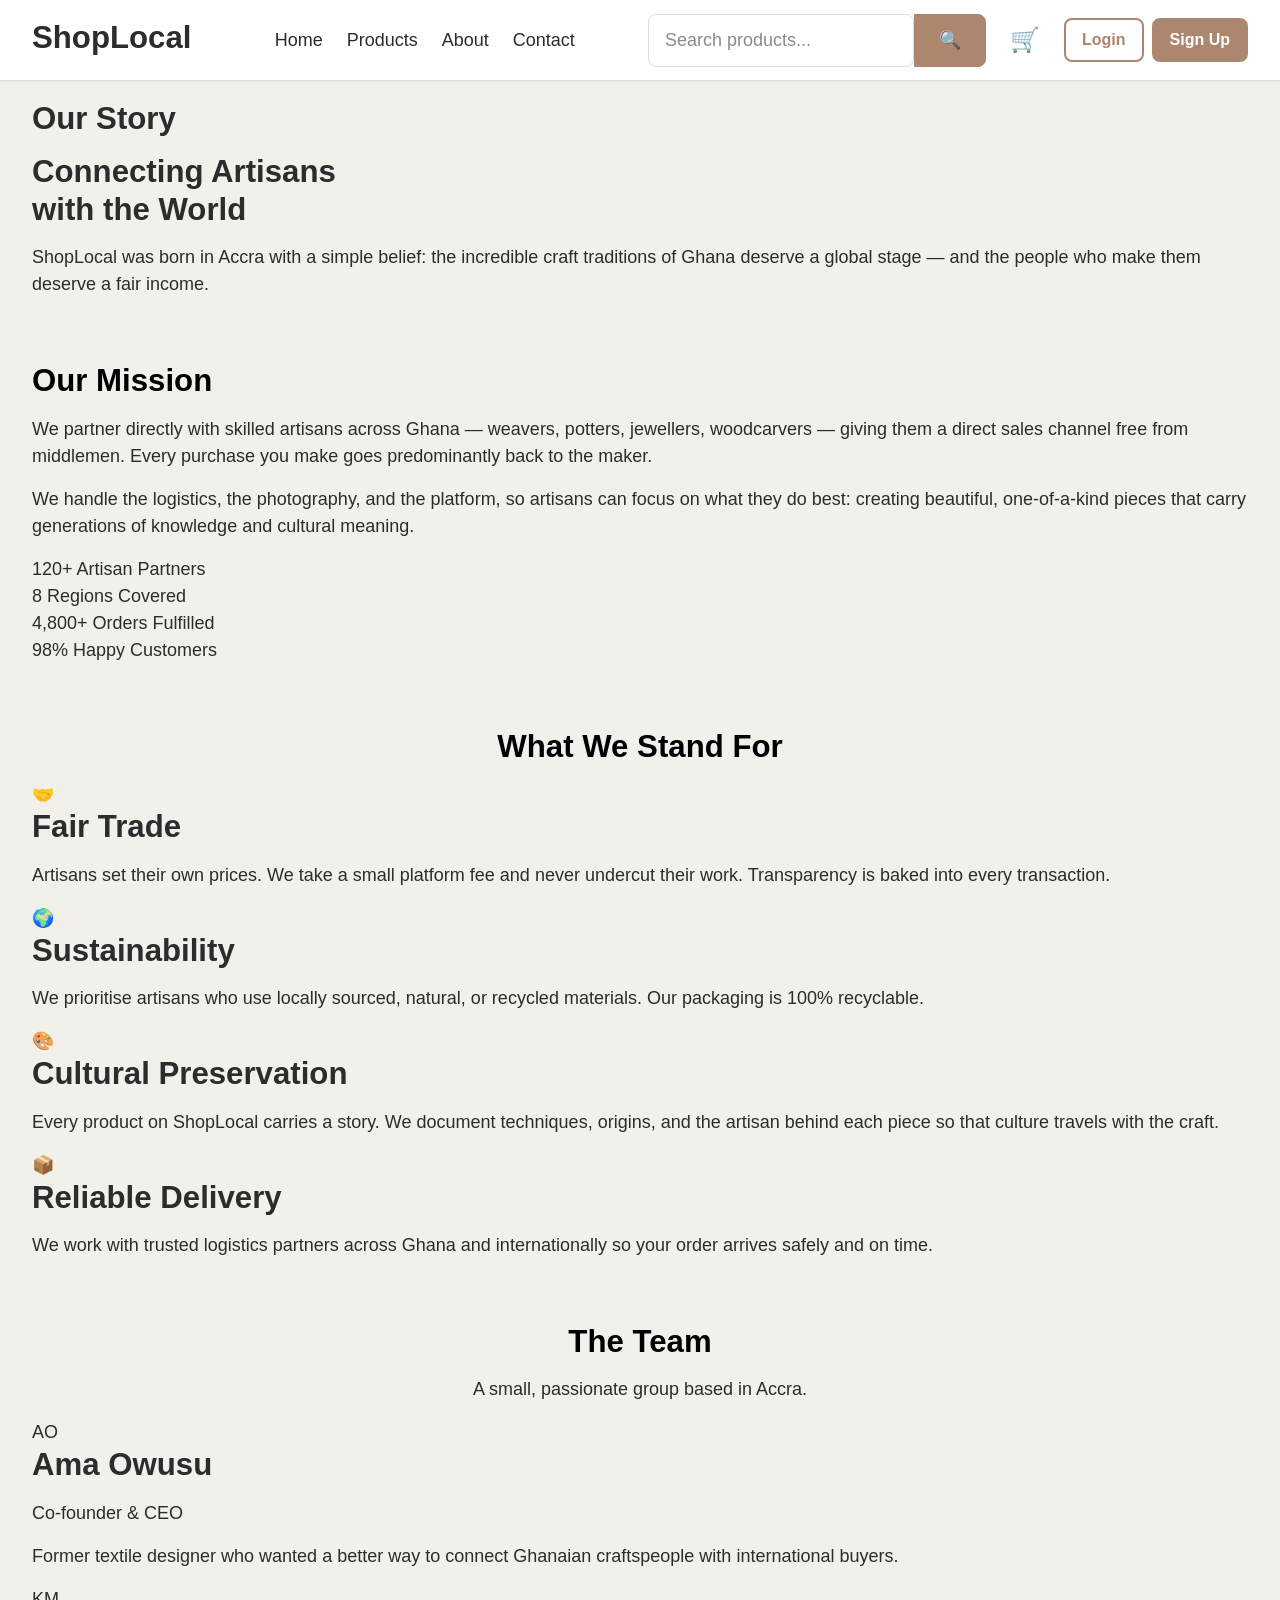
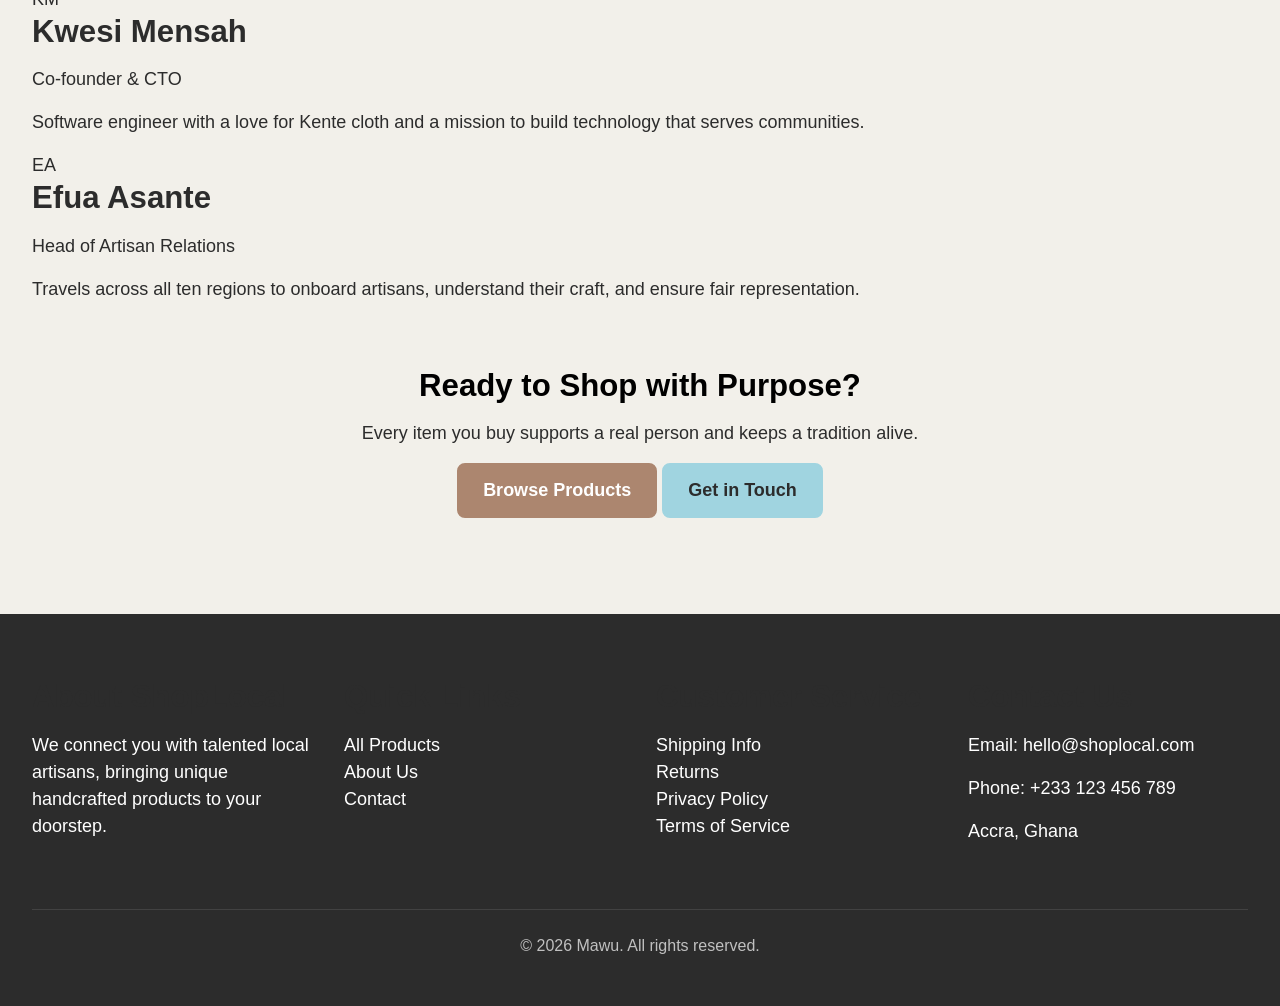
==== about.html @ 89c1a1a0 "Created extra pages and set up authentication forms" ====
<!DOCTYPE html>
<html lang="en">
<head>
    <meta charset="UTF-8">
    <meta name="viewport" content="width=device-width, initial-scale=1.0">
    <meta name="description" content="About ShopLocal - Our story, mission and the artisans we support">
    <title>About Us - ShopLocal</title>
    <link rel="stylesheet" href="css/reset.css">
    <link rel="stylesheet" href="css/variables.css">
    <link rel="stylesheet" href="css/layout.css">
    <link rel="stylesheet" href="css/components.css">
    <link rel="stylesheet" href="css/main.css">
</head>
<body>

    <header class="site-header">
        <div class="container">
            <div class="header-content">
                <div class="logo">
                    <a href="index.html"><h1>ShopLocal</h1></a>
                </div>
                <button class="mobile-menu-toggle" aria-label="Toggle navigation menu" aria-expanded="false">
                    <span class="hamburger-icon"></span>
                </button>
                <nav class="main-nav" aria-label="Main navigation">
                    <ul class="nav-list">
                        <li><a href="index.html">Home</a></li>
                        <li><a href="products.html">Products</a></li>
                        <li><a href="about.html" class="active">About</a></li>
                        <li><a href="contact.html">Contact</a></li>
                    </ul>
                </nav>
                <div class="header-actions">
                    <form class="search-form" role="search" aria-label="Search products">
                        <input type="search" placeholder="Search products..." aria-label="Search" class="search-input">
                        <button type="submit" class="search-button" aria-label="Submit search">
                            <span class="search-icon">🔍</span>
                        </button>
                    </form>
                    <a href="cart.html" class="cart-link" aria-label="Shopping cart">
                        <span class="cart-icon">🛒</span>
                        <span class="cart-count" id="cartCount">0</span>
                    </a>
                    <div class="auth-links"></div>
                </div>
            </div>
        </div>
    </header>

    <main>
        <!-- Hero -->
        <section class="about-hero">
            <div class="container">
                <div class="about-hero-content">
                    <h1 class="about-eyebrow">Our Story</h1>
                    <h3>Connecting Artisans<br>with the World</h3>
                    <p class="about-hero-sub">ShopLocal was born in Accra with a simple belief: the incredible craft traditions of Ghana deserve a global stage — and the people who make them deserve a fair income.</p>
                </div>
            </div>
        </section>

        <!-- Mission -->
        <section class="about-section">
            <div class="container about-two-col">
                <div class="about-text">
                    <h2>Our Mission</h2>
                    <p>We partner directly with skilled artisans across Ghana — weavers, potters, jewellers, woodcarvers — giving them a direct sales channel free from middlemen. Every purchase you make goes predominantly back to the maker.</p>
                    <p>We handle the logistics, the photography, and the platform, so artisans can focus on what they do best: creating beautiful, one-of-a-kind pieces that carry generations of knowledge and cultural meaning.</p>
                </div>
                <div class="about-stats-grid">
                    <div class="about-stat">
                        <span class="about-stat-number">120+</span>
                        <span class="about-stat-label">Artisan Partners</span>
                    </div>
                    <div class="about-stat">
                        <span class="about-stat-number">8</span>
                        <span class="about-stat-label">Regions Covered</span>
                    </div>
                    <div class="about-stat">
                        <span class="about-stat-number">4,800+</span>
                        <span class="about-stat-label">Orders Fulfilled</span>
                    </div>
                    <div class="about-stat">
                        <span class="about-stat-number">98%</span>
                        <span class="about-stat-label">Happy Customers</span>
                    </div>
                </div>
            </div>
        </section>

        <!-- Values -->
        <section class="about-values-section">
            <div class="container">
                <h2 class="text-center">What We Stand For</h2>
                <div class="about-values-grid">
                    <article class="about-value-card">
                        <div class="about-value-icon">🤝</div>
                        <h3>Fair Trade</h3>
                        <p>Artisans set their own prices. We take a small platform fee and never undercut their work. Transparency is baked into every transaction.</p>
                    </article>
                    <article class="about-value-card">
                        <div class="about-value-icon">🌍</div>
                        <h3>Sustainability</h3>
                        <p>We prioritise artisans who use locally sourced, natural, or recycled materials. Our packaging is 100% recyclable.</p>
                    </article>
                    <article class="about-value-card">
                        <div class="about-value-icon">🎨</div>
                        <h3>Cultural Preservation</h3>
                        <p>Every product on ShopLocal carries a story. We document techniques, origins, and the artisan behind each piece so that culture travels with the craft.</p>
                    </article>
                    <article class="about-value-card">
                        <div class="about-value-icon">📦</div>
                        <h3>Reliable Delivery</h3>
                        <p>We work with trusted logistics partners across Ghana and internationally so your order arrives safely and on time.</p>
                    </article>
                </div>
            </div>
        </section>

        <!-- Team -->
        <section class="about-section">
            <div class="container">
                <h2 class="text-center">The Team</h2>
                <p class="about-team-sub text-center">A small, passionate group based in Accra.</p>
                <div class="about-team-grid">
                    <article class="about-team-card">
                        <div class="about-team-avatar">AO</div>
                        <h3>Ama Owusu</h3>
                        <p class="about-team-role">Co-founder & CEO</p>
                        <p>Former textile designer who wanted a better way to connect Ghanaian craftspeople with international buyers.</p>
                    </article>
                    <article class="about-team-card">
                        <div class="about-team-avatar">KM</div>
                        <h3>Kwesi Mensah</h3>
                        <p class="about-team-role">Co-founder & CTO</p>
                        <p>Software engineer with a love for Kente cloth and a mission to build technology that serves communities.</p>
                    </article>
                    <article class="about-team-card">
                        <div class="about-team-avatar">EA</div>
                        <h3>Efua Asante</h3>
                        <p class="about-team-role">Head of Artisan Relations</p>
                        <p>Travels across all ten regions to onboard artisans, understand their craft, and ensure fair representation.</p>
                    </article>
                </div>
            </div>
        </section>

        <!-- CTA -->
        <section class="about-cta-section">
            <div class="container text-center">
                <h2>Ready to Shop with Purpose?</h2>
                <p>Every item you buy supports a real person and keeps a tradition alive.</p>
                <div class="about-cta-buttons">
                    <a href="products.html" class="btn btn-primary">Browse Products</a>
                    <a href="contact.html" class="btn btn-secondary">Get in Touch</a>
                </div>
            </div>
        </section>
    </main>

    <footer class="site-footer">
        <div class="container">
            <div class="footer-content">
                <div class="footer-section">
                    <h3>About ShopLocal</h3>
                    <p>We connect you with talented local artisans, bringing unique handcrafted products to your doorstep.</p>
                </div>
                <div class="footer-section">
                    <h3>Quick Links</h3>
                    <ul class="footer-links">
                        <li><a href="products.html">All Products</a></li>
                        <li><a href="about.html">About Us</a></li>
                        <li><a href="contact.html">Contact</a></li>
                    </ul>
                </div>
                <div class="footer-section">
                    <h3>Customer Service</h3>
                    <ul class="footer-links">
                        <li><a href="#">Shipping Info</a></li>
                        <li><a href="#">Returns</a></li>
                        <li><a href="#">Privacy Policy</a></li>
                        <li><a href="#">Terms of Service</a></li>
                    </ul>
                </div>
                <div class="footer-section">
                    <h3>Contact Us</h3>
                    <address>
                        <p>Email: <a href="mailto:hello@shoplocal.com">hello@shoplocal.com</a></p>
                        <p>Phone: <a href="tel:+233123456789">+233 123 456 789</a></p>
                        <p>Accra, Ghana</p>
                    </address>
                </div>
            </div>
            <div class="footer-bottom">
                <p>&copy; 2026 Mawu. All rights reserved.</p>
            </div>
        </div>
    </footer>

    <script src="js/products.js"></script>
    <script src="js/auth.js"></script>
    <script src="js/cart.js"></script>
    <script src="js/main.js"></script>
</body>
</html>
---- css/variables.css ----
/* CSS Variables - Design Tokens (2025 Aesthetic) */

:root {
    /* ========== COLORS - 2025 Palette ========== */
    
    /* Primary Colors */
    --color-primary: #AC866F;          /* Mocha Mousse - Stability */
    --color-primary-light: #C4A490;
    --color-primary-dark: #8B6B56;
    
    /* Secondary Colors */
    --color-secondary: #A0D4E0;        /* Ethereal Blue - Trust */
    --color-secondary-light: #C0E5ED;
    --color-secondary-dark: #7FBDCC;
    
    /* Neutral Colors */
    --color-background: #F2F0EA;       /* Moonlit Grey - Refinement */
    --color-surface: #FFFFFF;
    --color-surface-alt: #FDFCF9;
    
    /* Text Colors */
    --color-text-primary: #2C2C2C;
    --color-text-secondary: #5A5A5A;
    --color-text-tertiary: #8B8B8B;
    --color-text-on-primary: #FFFFFF;
    --color-text-on-secondary: #2C2C2C;
    
    /* Accent Colors */
    --color-success: #7FB069;
    --color-warning: #E8B86D;
    --color-error: #D67676;
    --color-info: #A0D4E0;
    
    /* Border Colors */
    --color-border: #E0DED6;
    --color-border-light: #EEECE6;
    --color-border-dark: #C4C2BB;
    
    /* Shadow Colors */
    --shadow-sm: 0 1px 2px rgba(44, 44, 44, 0.05);
    --shadow-md: 0 4px 6px rgba(44, 44, 44, 0.07);
    --shadow-lg: 0 10px 20px rgba(44, 44, 44, 0.1);
    --shadow-xl: 0 20px 40px rgba(44, 44, 44, 0.12);
    
    /* ========== TYPOGRAPHY ========== */
    
    /* Font Families */
    --font-heading: 'Inter', -apple-system, BlinkMacSystemFont, 'Segoe UI', sans-serif;
    --font-body: 'Open Sans', -apple-system, BlinkMacSystemFont, 'Segoe UI', sans-serif;
    
    /* Font Sizes - Fluid Typography */
    --font-size-xs: clamp(0.75rem, 0.7rem + 0.25vw, 0.875rem);      /* 12-14px */
    --font-size-sm: clamp(0.875rem, 0.825rem + 0.25vw, 1rem);       /* 14-16px */
    --font-size-base: clamp(1rem, 0.95rem + 0.25vw, 1.125rem);      /* 16-18px */
    --font-size-md: clamp(1.125rem, 1.05rem + 0.375vw, 1.25rem);    /* 18-20px */
    --font-size-lg: clamp(1.25rem, 1.15rem + 0.5vw, 1.5rem);        /* 20-24px */
    --font-size-xl: clamp(1.5rem, 1.35rem + 0.75vw, 2rem);          /* 24-32px */
    --font-size-2xl: clamp(2rem, 1.75rem + 1.25vw, 3rem);           /* 32-48px */
    --font-size-3xl: clamp(2.5rem, 2rem + 2.5vw, 4rem);             /* 40-64px */
    
    /* Font Weights */
    --font-weight-normal: 400;
    --font-weight-medium: 500;
    --font-weight-semibold: 600;
    --font-weight-bold: 700;
    
    /* Line Heights */
    --line-height-tight: 1.2;
    --line-height-normal: 1.5;
    --line-height-relaxed: 1.75;
    
    /* ========== SPACING ========== */
    
    --space-xs: 0.25rem;     /* 4px */
    --space-sm: 0.5rem;      /* 8px */
    --space-md: 1rem;        /* 16px */
    --space-lg: 1.5rem;      /* 24px */
    --space-xl: 2rem;        /* 32px */
    --space-2xl: 3rem;       /* 48px */
    --space-3xl: 4rem;       /* 64px */
    --space-4xl: 6rem;       /* 96px */
    
    /* ========== LAYOUT ========== */
    
    /* Container Widths */
    --container-sm: 640px;
    --container-md: 768px;
    --container-lg: 1024px;
    --container-xl: 1280px;
    --container-2xl: 1536px;
    
    /* Breakpoints (for reference in media queries) */
    --breakpoint-sm: 640px;
    --breakpoint-md: 768px;
    --breakpoint-lg: 1024px;
    --breakpoint-xl: 1280px;
    --breakpoint-2xl: 1536px;
    
    /* Grid Gaps */
    --gap-sm: 1rem;
    --gap-md: 1.5rem;
    --gap-lg: 2rem;
    --gap-xl: 3rem;
    
    /* Border Radius */
    --radius-sm: 4px;
    --radius-md: 8px;
    --radius-lg: 12px;
    --radius-xl: 16px;
    --radius-full: 9999px;
    
    /* ========== TRANSITIONS ========== */
    
    --transition-fast: 150ms ease-in-out;
    --transition-normal: 250ms ease-in-out;
    --transition-slow: 350ms ease-in-out;
    
    /* ========== Z-INDEX LAYERS ========== */
    
    --z-index-dropdown: 100;
    --z-index-sticky: 200;
    --z-index-fixed: 300;
    --z-index-modal-backdrop: 400;
    --z-index-modal: 500;
    --z-index-popover: 600;
    --z-index-tooltip: 700;
    
    /* ========== COMPONENT SPECIFIC ========== */
    
    /* Header Height */
    --header-height-mobile: 60px;
    --header-height-desktop: 80px;
    
    /* Product Card */
    --card-padding: var(--space-lg);
    --card-border-radius: var(--radius-lg);
    
    /* Buttons */
    --btn-padding-y: 0.75rem;
    --btn-padding-x: 1.5rem;
    --btn-border-radius: var(--radius-md);
    
    /* Forms */
    --input-height: 44px;
    --input-padding: 0.75rem 1rem;
    --input-border-radius: var(--radius-md);
    --input-border-width: 1px;
    
    /* Touch Targets (WCAG) */
    --touch-target-min: 44px;
}

/* ========== MEDIA QUERY HELPERS ========== */

/* Tablet and up */
@media (min-width: 768px) {
    :root {
        --header-height: var(--header-height-desktop);
    }
}

/* Desktop and up */
@media (min-width: 1024px) {
    :root {
        --card-padding: var(--space-xl);
    }
}
---- css/layout.css ----
/* ========== BASE STYLES ========== */

html {
    font-size: 16px;
}

body {
    font-family: var(--font-body);
    font-size: var(--font-size-base);
    font-weight: var(--font-weight-normal);
    line-height: var(--line-height-normal);
    color: var(--color-text-primary);
    background-color: var(--color-background);
    -webkit-font-smoothing: antialiased;
    -moz-osx-font-smoothing: grayscale;
}

/* ========== CONTAINER SYSTEM ========== */

.container {
    width: 100%;
    max-width: var(--container-xl);
    margin-left: auto;
    margin-right: auto;
    padding-left: var(--space-md);
    padding-right: var(--space-md);
}

@media (min-width: 768px) {
    .container {
        padding-left: var(--space-lg);
        padding-right: var(--space-lg);
    }
}

@media (min-width: 1024px) {
    .container {
        padding-left: var(--space-xl);
        padding-right: var(--space-xl);
    }
}

/* Container variants */
.container-sm {
    max-width: var(--container-sm);
}

.container-md {
    max-width: var(--container-md);
}

.container-lg {
    max-width: var(--container-lg);
}

.container-full {
    max-width: 100%;
}

/* ========== HEADER LAYOUT ========== */

.site-header {
    background-color: var(--color-surface);
    border-bottom: 1px solid var(--color-border);
    position: sticky;
    top: 0;
    z-index: var(--z-index-sticky);
    box-shadow: var(--shadow-sm);
    position: fixed;
    top: 0;
    left: 0;
    right: 0;

}

.header-content {
    display: flex;
    align-items: center;
    justify-content: space-between;
    gap: var(--space-md);
    min-height: var(--header-height-mobile);
    padding-top: var(--space-sm);
    padding-bottom: var(--space-sm);
}

@media (min-width: 768px) {
    .header-content {
        min-height: var(--header-height-desktop);
        
    }
}

.logo {
    flex-shrink: 0;
    margin-top: auto;
}

.header-actions {
    display: flex;
    align-items: center;
    gap: var(--space-md);
    flex-shrink: 0;
}

/* ========== NAVIGATION LAYOUT ========== */

/* Mobile Navigation - Hidden by default */
.main-nav {
    display: none;
    position: absolute;
    top: 100%;
    left: 0;
    right: 0;
    background-color: var(--color-surface);
    border-bottom: 1px solid var(--color-border);
    box-shadow: var(--shadow-lg);
    z-index: var(--z-index-dropdown);
}

.main-nav.active {
    display: block;
}

.nav-list {
    display: flex;
    flex-direction: column;
    padding: var(--space-md) 0;
}

/* Desktop Navigation */
@media (min-width: 1024px) {
    .main-nav {
        display: block;
        position: static;
        box-shadow: none;
        border: none;
        flex: 1;
        max-width: 600px;
    }
    
    .nav-list {
        flex-direction: row;
        gap: var(--space-lg);
        padding: 0;
        justify-content: center;
    }
    
    .mobile-menu-toggle {
        display: none;
    }
}

/* ========== GRID SYSTEMS ========== */

/* Product Grid - eBay style */
.product-grid {
    display: grid;
    grid-template-columns: 1fr;
    gap: var(--gap-md);
    margin-bottom: var(--space-2xl);
}

/* Tablet - 2 columns */
@media (min-width: 640px) {
    .product-grid {
        grid-template-columns: repeat(2, 1fr);
    }
}

/* Desktop - 3 columns */
@media (min-width: 1024px) {
    .product-grid {
        grid-template-columns: repeat(3, 1fr);
        gap: var(--gap-lg);
    }
}

/* Large Desktop - 4 columns */
@media (min-width: 1280px) {
    .product-grid {
        grid-template-columns: repeat(4, 1fr);
    }
}

/* Category Grid */
.category-grid {
    display: grid;
    grid-template-columns: 1fr;
    gap: var(--gap-md);
}

@media (min-width: 640px) {
    .category-grid {
        grid-template-columns: repeat(2, 1fr);
    }
}

@media (min-width: 1024px) {
    .category-grid {
        grid-template-columns: repeat(4, 1fr);
    }
}

/* Features Grid */
.features-grid {
    display: grid;
    grid-template-columns: 1fr;
    gap: var(--gap-md);
}

@media (min-width: 640px) {
    .features-grid {
        grid-template-columns: repeat(2, 1fr);
    }
}

@media (min-width: 1024px) {
    .features-grid {
        grid-template-columns: repeat(4, 1fr);
    }
}

/* ========== PRODUCTS PAGE LAYOUT (eBay-style sidebar) ========== */

.products-layout {
    display: grid;
    grid-template-columns: 1fr;
    gap: var(--gap-lg);
    margin-top: var(--space-xl);
}

/* Desktop - Sidebar + Content */
@media (min-width: 1024px) {
    .products-layout {
        grid-template-columns: 260px 1fr;
        gap: var(--gap-xl);
    }
}

/* Filters Sidebar */
.filters-sidebar {
    background-color: var(--color-surface);
    border-radius: var(--radius-lg);
    padding: var(--space-lg);
}

/* Mobile filters - collapsible */
.filters-content {
    display: none;
}

.filters-content.active {
    display: block;
}

@media (min-width: 1024px) {
    .filters-content {
        display: block !important;
    }
    
    .filter-toggle {
        display: none;
    }
}

/* Products Area */
.products-area {
    flex: 1;
}

/* ========== PRODUCT DETAIL LAYOUT ========== */

.product-detail {
    display: grid;
    grid-template-columns: 1fr;
    gap: var(--gap-xl);
    margin-top: var(--space-xl);
    margin-bottom: var(--space-3xl);
}

/* Desktop - Two column layout */
@media (min-width: 1024px) {
    .product-detail {
        grid-template-columns: 1fr 1fr;
    }
}

/* ========== CART PAGE LAYOUT ========== */

.cart-layout {
    display: grid;
    grid-template-columns: 1fr;
    gap: var(--gap-xl);
    margin-top: var(--space-xl);
}

@media (min-width: 1024px) {
    .cart-layout {
        grid-template-columns: 2fr 1fr;
    }
}

/* ========== CHECKOUT LAYOUT ========== */

.checkout-layout {
    display: grid;
    grid-template-columns: 1fr;
    gap: var(--gap-xl);
    margin-top: var(--space-xl);
}

@media (min-width: 1024px) {
    .checkout-layout {
        grid-template-columns: 2fr 1fr;
    }
}

/* ========== FOOTER LAYOUT ========== */

.site-footer {
    background-color: var(--color-text-primary);
    color: var(--color-surface);
    margin-top: var(--space-4xl);
    padding: var(--space-3xl) 0 var(--space-xl);
}

.footer-content {
    display: grid;
    grid-template-columns: 1fr;
    gap: var(--gap-lg);
    margin-bottom: var(--space-2xl);
}

@media (min-width: 640px) {
    .footer-content {
        grid-template-columns: repeat(2, 1fr);
    }
}

@media (min-width: 1024px) {
    .footer-content {
        grid-template-columns: repeat(4, 1fr);
    }
}

.footer-bottom {
    border-top: 1px solid rgba(255, 255, 255, 0.1);
    padding-top: var(--space-lg);
    text-align: center;
    color: rgba(255, 255, 255, 0.7);
    font-size: var(--font-size-sm);
}

/* ========== SECTIONS ========== */

section {
    margin-bottom: var(--space-3xl);
}

.page-header {
    text-align: center;
    margin-top: 70px;
    margin-bottom: var(--space-2xl);
    padding-top: var(--space-xl);
}

.page-subtitle {
    color: var(--color-text-secondary);
    font-size: var(--font-size-md);
    margin-top: var(--space-sm);
}

/* ========== UTILITY CLASSES ========== */

/* Text Alignment */
.text-center {
    text-align: center;
}

.text-left {
    text-align: left;
}

.text-right {
    text-align: right;
}

/* Display */
.hidden {
    display: none;
}

/* Visually Hidden (Accessibility) */
.visually-hidden {
    position: absolute;
    width: 1px;
    height: 1px;
    padding: 0;
    margin: -1px;
    overflow: hidden;
    clip: rect(0, 0, 0, 0);
    white-space: nowrap;
    border: 0;
}

/* Spacing Utilities */
.mt-0 { margin-top: 0; }
.mt-sm { margin-top: var(--space-sm); }
.mt-md { margin-top: var(--space-md); }
.mt-lg { margin-top: var(--space-lg); }
.mt-xl { margin-top: var(--space-xl); }

.mb-0 { margin-bottom: 0; }
.mb-sm { margin-bottom: var(--space-sm); }
.mb-md { margin-bottom: var(--space-md); }
.mb-lg { margin-bottom: var(--space-lg); }
.mb-xl { margin-bottom: var(--space-xl); }

/* Flex Utilities */
.flex {
    display: flex;
}

.flex-column {
    flex-direction: column;
}

.items-center {
    align-items: center;
}

.justify-center {
    justify-content: center;
}

.justify-between {
    justify-content: space-between;
}

.gap-sm { gap: var(--gap-sm); }
.gap-md { gap: var(--gap-md); }
.gap-lg { gap: var(--gap-lg); }
---- css/components.css ----
/* Components - Reusable UI Elements */

/* ========== TYPOGRAPHY COMPONENTS ========== */

h1, h2, h3, h4, h5, h6 {
    font-family: var(--font-heading);
    font-weight: var(--font-weight-bold);
    line-height: var(--line-height-tight);
    color: var(--color-text-primary);
    margin-bottom: var(--space-md);
}

h1 {
    font-size: var(--font-size-xl);
    font-family: montserrat, sans-serif, inter;
}

h2 {
    font-size: var(--font-size-xl);
    color: black;
    font-family: montserrat, sans-serif, inter;
}

h3 {
    font-size: var(--font-size-xl);
}

h4 {
    font-size: var(--font-size-lg);
}

h5 {
    font-size: var(--font-size-md);
}

h6 {
    font-size: var(--font-size-base);
}

p {
    margin-bottom: var(--space-md);
}

/* ========== BUTTONS ========== */

.btn {
    display: inline-flex;
    align-items: center;
    justify-content: center;
    padding: var(--btn-padding-y) var(--btn-padding-x);
    font-family: var(--font-heading);
    font-size: var(--font-size-base);
    font-weight: var(--font-weight-semibold);
    text-align: center;
    border-radius: var(--btn-border-radius);
    border: 2px solid transparent;
    cursor: pointer;
    transition: all var(--transition-normal);
    min-height: var(--touch-target-min);
    text-decoration: none;
    white-space: nowrap;
}

.btn:disabled {
    opacity: 0.5;
    cursor: not-allowed;
}

/* Primary Button */
.btn-primary {
    background-color: var(--color-primary);
    color: var(--color-text-on-primary);
    border-color: var(--color-primary);
}

.btn-primary:hover:not(:disabled) {
    background-color: var(--color-primary-dark);
    border-color: var(--color-primary-dark);
    transform: translateY(-2px);
    box-shadow: var(--shadow-md);
}

.btn-primary:active:not(:disabled) {
    transform: translateY(0);
}

/* Secondary Button */
.btn-secondary {
    background-color: var(--color-secondary);
    color: var(--color-text-on-secondary);
    border-color: var(--color-secondary);
}

.btn-secondary:hover:not(:disabled) {
    background-color: var(--color-secondary-dark);
    border-color: var(--color-secondary-dark);
    transform: translateY(-2px);
    box-shadow: var(--shadow-md);
}

/* Outline Button */
.btn-outline {
    background-color: transparent;
    color: var(--color-primary);
    border-color: var(--color-primary);
}

.btn-outline:hover:not(:disabled) {
    background-color: var(--color-primary);
    color: var(--color-text-on-primary);
}

/* Button Sizes */
.btn-small {
    padding: 0.5rem 1rem;
    font-size: var(--font-size-sm);
}

.btn-large {
    padding: 1rem 2rem;
    font-size: var(--font-size-md);
}

.btn-block {
    width: 100%;
}

/* Link Button */
.btn-link {
    background: none;
    border: none;
    color: var(--color-primary);
    padding: 0;
    min-height: auto;
    font-weight: var(--font-weight-medium);
    text-decoration: underline;
}

.btn-link:hover {
    color: var(--color-primary-dark);
}

/* sign up& login */
/* ========== SITE HEADER ACTIONS & AUTH LINKS ========== */

.header-actions {
    display: flex;
    align-items: center;
    gap: var(--space-md);
}

.auth-links {
    display: flex;
    align-items: center;
    gap: var(--space-sm);
}

/* Auth link basic state styled as buttons */
.auth-link {
    display: inline-flex;
    align-items: center;
    justify-content: center;
    padding: 0.5rem 1rem;
    font-family: var(--font-heading);
    font-size: var(--font-size-sm);
    font-weight: var(--font-weight-semibold);
    border-radius: var(--radius-md);
    transition: all var(--transition-fast);
    text-decoration: none;
    white-space: nowrap;
}

/* Design style differentiation for standard state */
.auth-links .auth-link[href="login.html"] {
    background-color: transparent;
    color: var(--color-primary);
    border: 2px solid var(--color-primary);
}

.auth-links .auth-link[href="login.html"]:hover {
    background-color: var(--color-primary);
    color: var(--color-text-on-primary);
}

.auth-links .auth-link[href="signup.html"] {
    background-color: var(--color-primary);
    color: var(--color-text-on-primary);
    border: 2px solid var(--color-primary);
}

.auth-links .auth-link[href="signup.html"]:hover {
    background-color: var(--color-primary-dark);
    border-color: var(--color-primary-dark);
    transform: translateY(-1px);
}

/* User Menu Profile Dropdown style from auth.js */
.user-menu {
    position: relative;
}

.user-menu-toggle {
    display: flex;
    align-items: center;
    gap: var(--space-xs);
    background: none;
    border: 1px solid var(--color-border);
    padding: var(--space-xs) var(--space-sm);
    border-radius: var(--radius-full);
    cursor: pointer;
    font-weight: var(--font-weight-medium);
}

.user-dropdown {
    position: absolute;
    top: calc(100% + var(--space-xs));
    right: 0;
    background-color: var(--color-surface);
    border: 1px solid var(--color-border);
    border-radius: var(--radius-md);
    box-shadow: var(--shadow-lg);
    width: 200px;
    z-index: var(--z-index-dropdown);
    display: flex;
    flex-direction: column;
    overflow: hidden;

    /* Collapsed by default */
    opacity: 0;
    transform: translateY(-6px) scale(0.97);
    pointer-events: none;
    transition:
        opacity var(--transition-fast),
        transform var(--transition-fast);
}

.user-dropdown.open {
    opacity: 1;
    transform: translateY(0) scale(1);
    pointer-events: auto;
}

.dropdown-item {
    padding: var(--space-sm) var(--space-md);
    color: var(--color-text-primary);
    text-decoration: none;
    font-size: var(--font-size-sm);
    text-align: left;
    transition: background-color var(--transition-fast);
}

.dropdown-item:hover {
    background-color: var(--color-background);
}

.dropdown-divider {
    height: 1px;
    background-color: var(--color-border-light);
}

/* ========== CARDS ========== */

.card {
    background-color: var(--color-surface);
    border-radius: var(--card-border-radius);
    padding: var(--card-padding);
    box-shadow: var(--shadow-sm);
    transition: box-shadow var(--transition-normal);
}

.card:hover {
    box-shadow: var(--shadow-md);
}

/* Product Card */
.product-card {
    background-color: var(--color-surface);
    border-radius: var(--radius-lg);
    overflow: hidden;
    border: 1px solid var(--color-border);
    transition: all var(--transition-normal);
    display: flex;
    flex-direction: column;
    height: 100%;
}

.product-card:hover {
    border-color: var(--color-primary);
    box-shadow: var(--shadow-lg);
    transform: translateY(-4px);
}

.product-card-image {
    position: relative;
    width: 100%;
    padding-top: 100%; /* 1:1 Aspect Ratio */
    background-color: var(--color-background);
    overflow: hidden;
}

.product-card-image img {
    position: absolute;
    top: 0;
    left: 0;
    width: 100%;
    height: 100%;
    object-fit: cover;
    transition: transform var(--transition-slow);
}

.product-card:hover .product-card-image img {
    transform: scale(1.05);
}

.product-card-content {
    padding: var(--space-lg);
    flex: 1;
    display: flex;
    flex-direction: column;
}

.product-card-category {
    font-size: var(--font-size-xs);
    color: var(--color-text-tertiary);
    text-transform: uppercase;
    letter-spacing: 0.5px;
    margin-bottom: var(--space-xs);
}

.product-card-title {
    font-size: var(--font-size-md);
    font-weight: var(--font-weight-semibold);
    color: var(--color-text-primary);
    margin-bottom: var(--space-sm);
    line-height: var(--line-height-tight);
}

.product-card-price {
    font-size: var(--font-size-lg);
    font-weight: var(--font-weight-bold);
    color: var(--color-primary);
    margin-top: auto;
}

.product-card-footer {
    padding: 0 var(--space-lg) var(--space-lg);
}

/* Category Card */
.category-card {
    background-color: var(--color-surface);
    border-radius: var(--radius-lg);
    overflow: hidden;
    text-align: center;
    border: 1px solid var(--color-border);
    transition: all var(--transition-normal);
}

.category-card:hover {
    transform: translateY(-4px);
    box-shadow: var(--shadow-lg);
    border-color: var(--color-secondary);
}

.category-image {
    width: 100%;
    padding-top: 66.67%; /* 3:2 Aspect Ratio */
    position: relative;
    overflow: hidden;
}

.category-image img {
    position: absolute;
    top: 0;
    left: 0;
    width: 100%;
    height: 100%;
    object-fit: cover;
}

.category-card h3 {
    padding: var(--space-lg);
    margin-bottom: 0;
    font-size: var(--font-size-md);
}

.category-link {
    display: block;
    padding: var(--space-md) var(--space-lg);
    color: var(--color-primary);
    font-weight: var(--font-weight-semibold);
    font-size: var(--font-size-sm);
    background-color: var(--color-background);
    transition: background-color var(--transition-fast);
}

.category-link:hover {
    background-color: var(--color-primary-light);
    color: var(--color-text-on-primary);
}

/* Feature Card */
.feature-card {
    text-align: center;
    padding: var(--space-xl);
}

.feature-icon {
    font-size: 3rem;
    margin-bottom: var(--space-md);
}

.feature-card h3 {
    font-size: var(--font-size-md);
    margin-bottom: var(--space-sm);
}

.feature-card p {
    color: var(--color-text-secondary);
    font-size: var(--font-size-sm);
    margin-bottom: 0;
}

/* ========== FORMS ========== */

.form-group {
    margin-bottom: var(--space-lg);
}

.form-row {
    display: grid;
    grid-template-columns: 1fr;
    gap: var(--space-md);
    margin-bottom: var(--space-md);
}

.form-row-2 {
    grid-template-columns: 1fr;
}

@media (min-width: 640px) {
    .form-row-2 {
        grid-template-columns: 1fr 1fr;
    }
}

.form-field {
    display: flex;
    flex-direction: column;
}

label {
    font-weight: var(--font-weight-medium);
    margin-bottom: var(--space-xs);
    color: var(--color-text-primary);
    font-size: var(--font-size-sm);
}

.required {
    color: var(--color-error);
}

input[type="text"],
input[type="email"],
input[type="tel"],
input[type="password"],
input[type="number"],
input[type="search"],
textarea,
select {
    width: 100%;
    min-height: var(--input-height);
    padding: var(--input-padding);
    border: var(--input-border-width) solid var(--color-border);
    border-radius: var(--input-border-radius);
    font-size: var(--font-size-base);
    color: var(--color-text-primary);
    background-color: var(--color-surface);
    transition: all var(--transition-fast);
}

input:focus,
textarea:focus,
select:focus {
    outline: none;
    border-color: var(--color-primary);
    box-shadow: 0 0 0 3px rgba(172, 134, 111, 0.1);
}

input::placeholder,
textarea::placeholder {
    color: var(--color-text-tertiary);
}

textarea {
    min-height: 120px;
    resize: vertical;
}

select {
    background-image: url("data:image/svg+xml,%3Csvg xmlns='http://www.w3.org/2000/svg' width='12' height='12' viewBox='0 0 12 12'%3E%3Cpath fill='%232C2C2C' d='M6 9L1 4h10z'/%3E%3C/svg%3E");
    background-repeat: no-repeat;
    background-position: right 1rem center;
    padding-right: 2.5rem;
}

.error-message {
    color: var(--color-error);
    font-size: var(--font-size-xs);
    margin-top: var(--space-xs);
    display: none;
}

input:invalid + .error-message,
.error-message.active {
    display: block;
}

/* Checkbox and Radio */
input[type="checkbox"],
input[type="radio"] {
    width: 20px;
    height: 20px;
    margin-right: var(--space-sm);
    cursor: pointer;
    accent-color: #000000;
}

/* ========== SEARCH BAR ========== */

.search-form {
    display: flex;
    flex: 1;
    max-width: 400px;
    margin-left: 50px;

}

.search-input {
    flex: 1;
    border-radius: var(--radius-md) 0 0 var(--radius-md);
    border-right: none;
}

.search-button {
    padding: 0 var(--space-lg);
    background-color: var(--color-primary);
    color: var(--color-text-on-primary);
    border-radius: 0 var(--radius-md) var(--radius-md) 0;
    border: 1px solid var(--color-primary);
    min-height: var(--input-height);
    transition: background-color var(--transition-fast);
}

.search-button:hover {
    background-color: var(--color-primary-dark);
}

/* Mobile - hide search form */
@media (max-width: 767px) {
    .search-form {
        display: none;
    }
}

/* ========== CART ICON ========== */

.cart-link {
    position: relative;
    display: flex;
    align-items: center;
    justify-content: center;
    padding: var(--space-sm);
    font-size: 1.5rem;
    transition: transform var(--transition-fast);
}

.cart-link:hover {
    transform: scale(1.1);
}

.cart-count {
    position: absolute;
    top: 0;
    right: 0;
    background-color: var(--color-error);
    color: white;
    font-size: var(--font-size-xs);
    font-weight: var(--font-weight-bold);
    border-radius: var(--radius-full);
    min-width: 20px;
    height: 20px;
    display: flex;
    align-items: center;
    justify-content: center;
    padding: 2px 6px;
}

/* ========== MOBILE MENU TOGGLE ========== */

.mobile-menu-toggle {
    display: flex;
    flex-direction: column;
    justify-content: center;
    align-items: center;
    width: 44px;
    height: 44px;
    padding: var(--space-sm);
}

.hamburger-icon {
    width: 24px;
    height: 2px;
    background-color: var(--color-text-primary);
    position: relative;
    transition: background-color var(--transition-fast);
}

.hamburger-icon::before,
.hamburger-icon::after {
    content: '';
    position: absolute;
    width: 24px;
    height: 2px;
    background-color: var(--color-text-primary);
    transition: transform var(--transition-fast);
}

.hamburger-icon::before {
    top: -8px;
}

.hamburger-icon::after {
    bottom: -8px;
}

.mobile-menu-toggle[aria-expanded="true"] .hamburger-icon {
    background-color: transparent;
}

.mobile-menu-toggle[aria-expanded="true"] .hamburger-icon::before {
    transform: rotate(45deg) translate(5px, 6px);
}

.mobile-menu-toggle[aria-expanded="true"] .hamburger-icon::after {
    transform: rotate(-45deg) translate(5px, -6px);
}

/* ========== BREADCRUMB ========== */

.breadcrumb {
    margin: var(--space-lg) 0;
}

.breadcrumb ol {
    display: flex;
    flex-wrap: wrap;
    gap: var(--space-sm);
    font-size: var(--font-size-sm);
    color: var(--color-text-secondary);
}

.breadcrumb li:not(:last-child)::after {
    content: '›';
    margin-left: var(--space-sm);
}

.breadcrumb a {
    color: var(--color-primary);
    transition: color var(--transition-fast);
}

.breadcrumb a:hover {
    color: var(--color-primary-dark);
    text-decoration: underline;
}

/* ========== BADGES & TAGS ========== */

.badge {
    display: inline-flex;
    align-items: center;
    padding: 0.25rem 0.75rem;
    font-size: var(--font-size-xs);
    font-weight: var(--font-weight-semibold);
    border-radius: var(--radius-full);
    text-transform: uppercase;
    letter-spacing: 0.5px;
}

.badge-success {
    background-color: var(--color-success);
    color: white;
}

.badge-warning {
    background-color: var(--color-warning);
    color: var(--color-text-primary);
}

.badge-error {
    background-color: var(--color-error);
    color: white;
}

/* ========== DIVIDER ========== */

.divider {
    height: 1px;
    background-color: var(--color-border);
    margin: var(--space-lg) 0;
}

/* ========== LOADING SPINNER ========== */

.spinner {
    border: 3px solid var(--color-border);
    border-top-color: var(--color-primary);
    border-radius: 50%;
    width: 40px;
    height: 40px;
    animation: spin 1s linear infinite;
}

@keyframes spin {
    to { transform: rotate(360deg); }
}
/* ── Logout inline confirmation popover ── */

.logout-confirm {
    background-color: var(--color-surface);
    border: 1px solid var(--color-border);
    border-radius: var(--radius-md);
    box-shadow: var(--shadow-lg);
    padding: var(--space-md);
    width: 200px;

    /* Animate in from slightly above */
    opacity: 0;
    transform: translateY(-4px);
    transition: opacity 180ms ease, transform 180ms ease;
}

.logout-confirm.logout-confirm-visible {
    opacity: 1;
    transform: translateY(0);
}

.logout-confirm-text {
    font-size: var(--font-size-sm);
    color: var(--color-text-primary);
    font-weight: var(--font-weight-medium);
    margin: 0 0 var(--space-sm) 0;
    white-space: nowrap;
}

.logout-confirm-actions {
    display: flex;
    gap: var(--space-sm);
}

.logout-confirm-cancel,
.logout-confirm-ok {
    flex: 1;
    padding: var(--space-xs) var(--space-sm);
    border-radius: var(--radius-sm);
    font-size: var(--font-size-xs);
    font-weight: var(--font-weight-semibold);
    cursor: pointer;
    border: 1px solid transparent;
    transition: all var(--transition-fast);
    white-space: nowrap;
}

.logout-confirm-cancel {
    background-color: var(--color-background);
    border-color: var(--color-border);
    color: var(--color-text-secondary);
}

.logout-confirm-cancel:hover {
    background-color: var(--color-border);
    color: var(--color-text-primary);
}

.logout-confirm-ok {
    background-color: #000;
    color: #fff;
    border-color: #000;
}

.logout-confirm-ok:hover {
    background-color: #222;
    border-color: #222;
}
---- css/main.css ----
/* Main Styles - Page-specific styles */

/* ========== HOMEPAGE STYLES ========== */

/* Hero Section */
.hero {
    background: linear-gradient(135deg, var(--color-primary-light) 0%, var(--color-secondary-light) 100%);
    padding: var(--space-3xl) var(--space-md);
    text-align: center;
    border-radius: var(--radius-xl);
    margin: var(--space-xl) auto;
    max-width: var(--container-xl);
}


.hero-content {
    max-width: 700px;
    margin: 0 auto;
}

.hero h2 {
    font-size: var(--font-size-2xl);
    color: var(--color-text-primary);
    margin-bottom: var(--space-md);
}

.hero-subtitle {
    font-size: var(--font-size-md);
    color: var(--color-text-secondary);
    margin-bottom: var(--space-xl);
}

@media (min-width: 768px) {
    .hero {
        padding: var(--space-4xl) var(--space-xl);
    }
    
    .hero h2 {
        font-size: var(--font-size-3xl);
    }

    .hamburger-icon {
        visibility: hidden;
        pointer-events: none;
        
        
    }

}

@media (min-width: 768px) and (max-width: 1023px) {
    .hamburger-icon {
        visibility: hidden;
        pointer-events: none;
    }

    .filters-sidebar {
        display: none;
        
    }
}

/* Categories Section */
.categories {
    padding: var(--space-2xl) 0;
}

.categories h2 {
    text-align: center;
    margin-bottom: var(--space-xl);
}

/* Featured Products */
.featured-products {
    padding: var(--space-2xl) 0;
    background-color: var(--color-surface);
}

.featured-products h2 {
    text-align: center;
    margin-bottom: var(--space-xl);
}

/* Features Section */
.features {
    padding: var(--space-3xl) 0;
}

.features h2 {
    text-align: center;
    margin-bottom: var(--space-2xl);
}

/* ========== PRODUCTS PAGE STYLES ========== */

.products-page {
    padding-bottom: var(--space-3xl);
}

/* Products Toolbar - eBay style */
.products-toolbar {
    display: flex;
    justify-content: space-between;
    align-items: center;
    padding: var(--space-lg);
    background-color: var(--color-surface);
    border-radius: var(--radius-md);
    margin-bottom: var(--space-lg);
    flex-wrap: wrap;
    gap: var(--space-md);
}

.results-count {
    font-size: var(--font-size-sm);
    color: var(--color-text-secondary);
}

.sort-controls {
    display: flex;
    align-items: center;
    gap: var(--space-sm);
}

.sort-controls label {
    font-size: var(--font-size-sm);
    margin-bottom: 0;
}

.sort-select {
    min-width: 200px;
}

/* Filter Groups */
.filter-group {
    margin-bottom: var(--space-xl);
    padding-bottom: var(--space-xl);
    border-bottom: 1px solid var(--color-border);
}

.filter-group:last-child {
    border-bottom: none;
}

.filter-group h3 {
    font-size: var(--font-size-md);
    margin-bottom: var(--space-md);
}

/* 1. Position the wrapper label and give it breathing room */
.filter-option {
    display: flex;
    align-items: center;
    position: relative;
    padding-left: 28px; /* Make space for our custom checkbox */
    cursor: pointer;
    user-select: none;
}

/* 2. Hide the browser's default native checkbox completely */
.filter-option input {
    position: absolute;
    opacity: 0;
    cursor: pointer;
    height: 0;
    width: 0;
}

/* 3. Create a custom checkbox look (The empty box) */
.filter-option::before {
    content: "";
    position: absolute;
    left: 0;
    top: 50%;
    transform: translateY(-50%);
    height: 16px;
    width: 16px;
    background-color: transparent;
    border: 2px solid #333333; /* Dark gray border when unchecked */
    border-radius: var(--radius-sm, 3px);
    transition: all var(--transition-fast, 0.2s);
}

/* 4. When the input is checked, turn the box background BLACK */
.filter-option input:checked ~ ::before, 
.filter-option:has(input:checked)::before {
    background-color: #000000;
    border-color: #000000;
}

/* 5. Create the white checkmark inside the box (hidden by default) */
.filter-option::after {
    content: "";
    position: absolute;
    left: 5px;
    top: 50%;
    transform: translateY(-50%) rotate(45deg);
    width: 4px;
    height: 8px;
    border: solid white;
    border-width: 0 2px 2px 0;
    opacity: 0;
    transition: opacity var(--transition-fast, 0.2s);
}

/* 6. Show the white checkmark when checked */
.filter-option input:checked ~ ::after,
.filter-option:has(input:checked)::after {
    opacity: 1;
}
/* Empty State */
.empty-state {
    text-align: center;
    padding: var(--space-4xl) var(--space-lg);
}

.empty-state p {
    font-size: var(--font-size-lg);
    color: var(--color-text-secondary);
    margin-bottom: var(--space-lg);
}

/* Loading State */
.loading-state {
    text-align: center;
    padding: var(--space-4xl) var(--space-lg);
}

/* Pagination */
.pagination {
    display: flex;
    justify-content: center;
    align-items: center;
    gap: var(--space-lg);
    margin-top: var(--space-2xl);
}

.pagination-btn {
    padding: var(--space-md) var(--space-lg);
    background-color: var(--color-surface);
    border: 1px solid var(--color-border);
    border-radius: var(--radius-md);
    font-weight: var(--font-weight-medium);
    transition: all var(--transition-fast);
}

.pagination-btn:hover:not(:disabled) {
    background-color: var(--color-primary);
    color: var(--color-text-on-primary);
    border-color: var(--color-primary);
}

.pagination-btn:disabled {
    opacity: 0.4;
    cursor: not-allowed;
}

/* ========== PRODUCT DETAIL PAGE STYLES ========== */

.product-detail-page {
    padding-bottom: var(--space-3xl);
}

/* Product Gallery */
.product-gallery {
    display: flex;
    flex-direction: column;
    gap: var(--space-md);
}

.gallery-main {
    width: 100%;
    aspect-ratio: 1 / 1;
    background-color: var(--color-background);
    border-radius: var(--radius-lg);
    overflow: hidden;
    border: 1px solid var(--color-border);
}

.main-image {
    width: 100%;
    height: 100%;
    object-fit: cover;
}

.gallery-thumbnails {
    display: grid;
    grid-template-columns: repeat(4, 1fr);
    gap: var(--space-sm);
}

.thumbnail {
    aspect-ratio: 1 / 1;
    border-radius: var(--radius-md);
    overflow: hidden;
    border: 2px solid var(--color-border);
    cursor: pointer;
    transition: border-color var(--transition-fast);
}

.thumbnail:hover,
.thumbnail.active {
    border-color: var(--color-primary);
}

.thumbnail img {
    width: 100%;
    height: 100%;
    object-fit: cover;
}

/* Product Info */
.product-header {
    margin-bottom: var(--space-lg);
}

.product-category {
    font-size: var(--font-size-sm);
    color: var(--color-text-tertiary);
    text-transform: uppercase;
    letter-spacing: 0.5px;
    margin-bottom: var(--space-xs);
}

.product-title {
    font-size: var(--font-size-xl);
    margin-bottom: var(--space-md);
}

.product-price {
    margin-bottom: var(--space-lg);
}

.price-current {
    font-size: var(--font-size-2xl);
    font-weight: var(--font-weight-bold);
    color: var(--color-primary);
}

.product-rating {
    display: flex;
    align-items: center;
    gap: var(--space-sm);
    margin-bottom: var(--space-lg);
}

.stars {
    color: var(--color-warning);
}

.rating-count {
    color: var(--color-text-tertiary);
    font-size: var(--font-size-sm);
}

.product-stock {
    margin-bottom: var(--space-lg);
}

.in-stock {
    color: var(--color-success);
    font-weight: var(--font-weight-semibold);
}

.out-of-stock {
    color: var(--color-error);
    font-weight: var(--font-weight-semibold);
}

.product-description {
    margin-bottom: var(--space-xl);
    padding-bottom: var(--space-xl);
    border-bottom: 1px solid var(--color-border);
}

.product-description h2 {
    font-size: var(--font-size-md);
    margin-bottom: var(--space-md);
}

.product-description p {
    color: var(--color-text-secondary);
    line-height: var(--line-height-relaxed);
}

.product-details {
    margin-bottom: var(--space-xl);
    padding-bottom: var(--space-xl);
    border-bottom: 1px solid var(--color-border);
}

.product-details h2 {
    font-size: var(--font-size-md);
    margin-bottom: var(--space-md);
}

.product-details ul {
    list-style: none;
}

.product-details li {
    padding: var(--space-xs) 0;
    color: var(--color-text-secondary);
}

/* Quantity Selector */
.quantity-selector {
    display: flex;
    align-items: center;
    gap: var(--space-md);
    margin-bottom: var(--space-lg);
}

.quantity-controls {
    display: flex;
    align-items: center;
    border: 1px solid var(--color-border);
    border-radius: var(--radius-md);
    overflow: hidden;
}

.quantity-btn {
    width: 44px;
    height: 44px;
    background-color: var(--color-background);
    color: var(--color-text-primary);
    font-size: var(--font-size-lg);
    font-weight: var(--font-weight-bold);
    border: none;
    cursor: pointer;
    transition: background-color var(--transition-fast);
}

.quantity-btn:hover {
    background-color: var(--color-primary-light);
}

.quantity-controls input {
    width: 60px;
    height: 44px;
    text-align: center;
    border: none;
    border-left: 1px solid var(--color-border);
    border-right: 1px solid var(--color-border);
    font-weight: var(--font-weight-semibold);
}

.add-to-cart-section {
    margin-bottom: var(--space-xl);
}

.success-message {
    background-color: var(--color-success);
    color: white;
    padding: var(--space-md);
    border-radius: var(--radius-md);
    margin-top: var(--space-md);
    text-align: center;
    font-weight: var(--font-weight-semibold);
}

.shipping-info {
    background-color: var(--color-background);
    padding: var(--space-lg);
    border-radius: var(--radius-md);
    margin-top: var(--space-xl);
}

.shipping-info h3 {
    font-size: var(--font-size-md);
    margin-bottom: var(--space-md);
}

.shipping-info ul {
    list-style: none;
}

.shipping-info li {
    padding: var(--space-xs) 0;
}

/* Related Products */
.related-products {
    margin-top: var(--space-4xl);
}

.related-products h2 {
    text-align: center;
    margin-bottom: var(--space-xl);
}

/* Reviews Section */
.reviews-section {
    margin-top: var(--space-4xl);
    padding-top: var(--space-3xl);
    border-top: 2px solid var(--color-border);
}

.reviews-summary {
    text-align: center;
    margin-bottom: var(--space-2xl);
}

.average-rating {
    display: flex;
    flex-direction: column;
    align-items: center;
    gap: var(--space-sm);
}

.rating-number {
    font-size: var(--font-size-3xl);
    font-weight: var(--font-weight-bold);
    color: var(--color-primary);
}

.review-count {
    color: var(--color-text-tertiary);
}

.reviews-list {
    display: flex;
    flex-direction: column;
    gap: var(--space-lg);
}

.review-card {
    background-color: var(--color-surface);
    padding: var(--space-lg);
    border-radius: var(--radius-md);
    border: 1px solid var(--color-border);
}

.review-header {
    display: flex;
    justify-content: space-between;
    align-items: center;
    margin-bottom: var(--space-sm);
}

.reviewer-name {
    font-weight: var(--font-weight-semibold);
}

.review-text {
    color: var(--color-text-secondary);
    margin-bottom: var(--space-sm);
}

.review-date {
    font-size: var(--font-size-xs);
    color: var(--color-text-tertiary);
}

/* ========== CART PAGE STYLES ========== */

.cart-page {
    padding-bottom: var(--space-3xl);
}

.cart-items-list {
    display: flex;
    flex-direction: column;
    gap: var(--space-lg);
}

.cart-item {
    display: grid;
    grid-template-columns: 80px 1fr auto auto auto;
    gap: var(--space-md);
    align-items: center;
    background-color: var(--color-surface);
    padding: var(--space-lg);
    border-radius: var(--radius-md);
    border: 1px solid var(--color-border);
}

@media (max-width: 767px) {
    .cart-item {
        grid-template-columns: 60px 1fr;
        grid-template-areas:
            "image details"
            "image quantity"
            "remove total";
        gap: var(--space-sm);
    }
    
    .item-image { grid-area: image; }
    .item-details { grid-area: details; }
    .item-quantity { grid-area: quantity; }
    .item-total { grid-area: total; }
    .item-remove { grid-area: remove; }

    .filters-sidebar {
        display: none;
        
    }
}

.item-image img {
    width: 80px;
    height: 80px;
    object-fit: cover;
    border-radius: var(--radius-sm);
}



@media (max-width: 767px) {
    .item-image img {
        width: 60px;
        height: 60px;
    }

    .filters-sidebar {
        display: none;
        
    }
}

.item-details h3 {
    font-size: var(--font-size-md);
    margin-bottom: var(--space-xs);
}

.item-category {
    font-size: var(--font-size-xs);
    color: var(--color-text-tertiary);
}

.item-price {
    color: var(--color-text-secondary);
    font-size: var(--font-size-sm);
}

.item-total-price {
    font-size: var(--font-size-lg);
    font-weight: var(--font-weight-bold);
    color: var(--color-primary);
}

.item-remove {
    width: 32px;
    height: 32px;
    display: flex;
    align-items: center;
    justify-content: center;
    border-radius: var(--radius-full);
    background-color: var(--color-background);
    color: var(--color-text-secondary);
    font-size: var(--font-size-xl);
    transition: all var(--transition-fast);
}

.item-remove:hover {
    background-color: var(--color-error);
    color: white;
}

.hamburger-icon {
    position: absolute;
    right: 100px;
    display: flex;
    flex-direction: column;
    
}


.empty-cart {
    text-align: center;
    padding: var(--space-4xl) var(--space-lg);
}

.empty-cart-icon {
    font-size: 5rem;
    margin-bottom: var(--space-lg);
    opacity: 0.3;
}

.empty-cart h2 {
    margin-bottom: var(--space-md);
}

.empty-cart p {
    color: var(--color-text-secondary);
    margin-bottom: var(--space-xl);
}

.continue-shopping {
    margin-top: var(--space-xl);
}

/* Cart Summary */
.cart-summary,
.order-summary {
    position: sticky;
    top: calc(var(--header-height-desktop) + var(--space-lg));
}

.summary-card {
    background-color: var(--color-surface);
    padding: var(--space-xl);
    border-radius: var(--radius-lg);
    border: 1px solid var(--color-border);
}

.summary-card h2 {
    margin-bottom: var(--space-lg);
    font-size: var(--font-size-lg);
}

.summary-details {
    margin-bottom: var(--space-xl);
}

.summary-row {
    display: flex;
    justify-content: space-between;
    padding: var(--space-sm) 0;
    color: var(--color-text-secondary);
}

.summary-total {
    font-size: var(--font-size-lg);
    font-weight: var(--font-weight-bold);
    color: var(--color-text-primary);
    padding-top: var(--space-md);
    border-top: 2px solid var(--color-border);
}

.summary-divider {
    height: 1px;
    background-color: var(--color-border);
    margin: var(--space-md) 0;
}

/* Promo Code */
.promo-code-section {
    margin-bottom: var(--space-xl);
}

.promo-code-section h3 {
    font-size: var(--font-size-sm);
    margin-bottom: var(--space-sm);
}

.promo-form {
    display: flex;
    gap: var(--space-sm);
}

.promo-input {
    flex: 1;
}

.promo-message {
    margin-top: var(--space-sm);
    padding: var(--space-sm);
    border-radius: var(--radius-sm);
    font-size: var(--font-size-sm);
}

.promo-message.success {
    background-color: var(--color-success);
    color: white;
}

.promo-message.error {
    background-color: var(--color-error);
    color: white;
}

/* Payment Methods & Trust Badges */
.payment-methods,
.trust-badges {
    margin-top: var(--space-xl);
    padding-top: var(--space-xl);
    border-top: 1px solid var(--color-border);
    text-align: center;
}

.payment-icons {
    display: flex;
    justify-content: center;
    gap: var(--space-md);
    font-size: 2rem;
}

.trust-badges {
    display: grid;
    grid-template-columns: 1fr;
    gap: var(--space-md);
}

.trust-badge {
    display: flex;
    align-items: center;
    justify-content: center;
    gap: var(--space-sm);
    font-size: var(--font-size-sm);
    color: var(--color-text-secondary);
}

/* Shipping Banner */
.shipping-banner {
    background-color: var(--color-secondary-light);
    padding: var(--space-lg);
    border-radius: var(--radius-md);
    margin-bottom: var(--space-xl);
    text-align: center;
}

.shipping-progress {
    margin-top: var(--space-md);
}

.progress-bar {
    width: 100%;
    height: 8px;
    background-color: var(--color-border);
    border-radius: var(--radius-full);
    overflow: hidden;
}

.progress-fill {
    height: 100%;
    background-color: var(--color-success);
    transition: width var(--transition-slow);
}

.progress-text {
    margin-top: var(--space-sm);
    font-size: var(--font-size-sm);
    color: var(--color-text-secondary);
}

/* ========== CHECKOUT PAGE STYLES ========== */

.checkout-page {
    padding-bottom: var(--space-3xl);
}

.checkout-header {
    border-bottom: 2px solid var(--color-border);
}

.secure-badge {
    display: flex;
    align-items: center;
    gap: var(--space-xs);
    color: var(--color-success);
    font-weight: var(--font-weight-semibold);
}

/* Checkout Steps */
.checkout-steps {
    margin: var(--space-2xl) 0;
}

.steps-list {
    display: flex;
    justify-content: center;
    gap: var(--space-xl);
}

.step {
    display: flex;
    flex-direction: column;
    align-items: center;
    gap: var(--space-xs);
    opacity: 0.5;
}

.step.active {
    opacity: 1;
}

.step-number {
    width: 40px;
    height: 40px;
    border-radius: var(--radius-full);
    background-color: var(--color-border);
    color: var(--color-text-secondary);
    display: flex;
    align-items: center;
    justify-content: center;
    font-weight: var(--font-weight-bold);
}

.step.active .step-number {
    background-color: var(--color-primary);
    color: var(--color-text-on-primary);
}

.step-label {
    font-size: var(--font-size-sm);
}

/* Form Sections */
.form-section {
    background-color: var(--color-surface);
    padding: var(--space-xl);
    border-radius: var(--radius-lg);
    border: 1px solid var(--color-border);
}

.form-section h2 {
    margin-bottom: var(--space-xl);
}

fieldset legend {
    font-weight: var(--font-weight-semibold);
    margin-bottom: var(--space-lg);
    font-size: var(--font-size-md);
}

.form-actions {
    display: flex;
    gap: var(--space-md);
    margin-top: var(--space-xl);
}

/* Shipping & Payment Options */
.shipping-options,
.payment-methods-selection {
    display: flex;
    flex-direction: column;
    gap: var(--space-md);
}

.shipping-option,
.payment-method-option {
    display: flex;
    align-items: center;
    padding: var(--space-lg);
    border: 2px solid var(--color-border);
    border-radius: var(--radius-md);
    cursor: pointer;
    transition: all var(--transition-fast);
}

.shipping-option:has(input:checked),
.payment-method-option:has(input:checked) {
    border-color: var(--color-primary);
    background-color: rgba(172, 134, 111, 0.05);
}

.shipping-option input,
.payment-method-option input {
    margin-right: var(--space-md);
}

.option-content {
    display: flex;
    justify-content: space-between;
    align-items: center;
    flex: 1;
    flex-wrap: wrap;
    gap: var(--space-sm);
}

.option-title {
    font-weight: var(--font-weight-semibold);
}

.option-time {
    color: var(--color-text-tertiary);
    font-size: var(--font-size-sm);
}

.option-price {
    font-weight: var(--font-weight-bold);
    color: var(--color-primary);
}

/* Review Details */
.review-details {
    display: flex;
    flex-direction: column;
    gap: var(--space-xl);
}

.review-group {
    padding-bottom: var(--space-lg);
    border-bottom: 1px solid var(--color-border);
}

.review-group h3 {
    font-size: var(--font-size-md);
    margin-bottom: var(--space-md);
}

.review-group > div {
    color: var(--color-text-secondary);
    line-height: var(--line-height-relaxed);
}

/* Summary Items */
.summary-items {
    margin-bottom: var(--space-xl);
}

.summary-items > * {
    display: flex;
    gap: var(--space-sm);
    padding: var(--space-sm) 0;
    border-bottom: 1px solid var(--color-border-light);
}

/* Footer Minimal */
.checkout-footer {
    margin-top: var(--space-2xl);
    padding: var(--space-xl) 0;
}

.footer-minimal {
    display: flex;
    justify-content: space-between;
    align-items: center;
    flex-wrap: wrap;
    gap: var(--space-md);
}

.footer-links-minimal {
    display: flex;
    gap: var(--space-lg);
}

.footer-links-minimal a {
    color: rgba(255, 255, 255, 0.7);
    font-size: var(--font-size-sm);
    transition: color var(--transition-fast);
}

.footer-links-minimal a:hover {
    color: white;
}

/* ========== AUTHENTICATION PAGES STYLING ========== */

.auth-page {
    background-color: var(--color-background);
    padding: var(--space-3xl) 0;
    min-height: calc(100vh - var(--header-height-desktop));
    display: flex;
    align-items: center;
}

.auth-container {
    max-width: 500px;
    margin: 0 auto;
    width: 100%;
}

.auth-card {
    background-color: var(--color-surface);
    border-radius: var(--radius-lg);
    padding: var(--space-2xl);
    box-shadow: var(--shadow-md);
    border: 1px solid var(--color-border-light);
}

.auth-header {
    text-align: center;
    margin-bottom: var(--space-xl);
}

.auth-header h1 {
    font-size: var(--font-size-2xl);
    margin-bottom: var(--space-xs);
}

.auth-header p {
    color: var(--color-text-secondary);
    font-size: var(--font-size-sm);
}

/* Form Structural Controls */
.auth-form {
    display: flex;
    flex-direction: column;
    gap: var(--space-md);
}

.form-field {
    display: flex;
    flex-direction: column;
    gap: var(--space-xs);
}

.form-field label {
    font-size: var(--font-size-sm);
    font-weight: var(--font-weight-semibold);
    color: var(--color-text-primary);
}

.form-field label .required {
    color: var(--color-error);
}

/* Input Fields Design Styling */
.form-field input {
    width: 100%;
    padding: 0.75rem var(--space-md);
    border: 1px solid var(--color-border);
    border-radius: var(--radius-md);
    font-size: var(--font-size-base);
    background-color: var(--color-surface-alt);
    transition: all var(--transition-fast);
}

.form-field input:focus {
    outline: none;
    border-color: var(--color-primary);
    box-shadow: 0 0 0 3px rgba(172, 134, 111, 0.15); /* Primary alpha highlight */
}

.form-field input.invalid {
    border-color: var(--color-error);
}

/* Password Group Elements wrapper */
.password-input-wrapper,
.password-field {
    position: relative;
    display: flex;
    align-items: center;
}

.password-field input,
.password-input-wrapper input {
    padding-right: 3rem; /* Make room for the eye icon */
}

.toggle-password {
    position: absolute;
    right: var(--space-md);
    background: none;
    border: none;
    cursor: pointer;
    padding: 0;
    display: inline-flex;
    align-items: center;
    justify-content: center;
    color: var(--color-text-tertiary);
    transition: color var(--transition-fast);
    z-index: 1;
}

.toggle-password:hover {
    color: var(--color-text-primary);
}

/* Inline Grid Layouts */
.form-row-2 {
    display: grid;
    grid-template-columns: repeat(2, 1fr);
    gap: var(--space-md);
}

@media (max-width: 480px) {
    .form-row-2 {
        grid-template-columns: 1fr;
    }
}

/* Error messages design code */
.error-message {
    font-size: var(--font-size-xs);
    color: var(--color-error);
    display: none;
    margin-top: var(--space-2xs);
}

.error-message.active {
    display: block;
}

/* Bottom utilities container */
.form-actions {
    display: flex;
    justify-content: space-between;
    align-items: center;
    font-size: var(--font-size-sm);
    margin-top: var(--space-xs);
}

.remember-me {
    display: flex;
    align-items: center;
    gap: var(--space-xs);
    cursor: pointer;
}

.auth-footer {
    text-align: center;
    margin-top: var(--space-xl);
    font-size: var(--font-size-sm);
    color: var(--color-text-secondary);
}
/* ========== ACCOUNT / PROFILE PAGE ========== */

.account-page {
    padding: var(--space-3xl) 0;
    background-color: var(--color-background);
    min-height: calc(100vh - var(--header-height-desktop));
}

.account-layout {
    display: grid;
    grid-template-columns: 1fr;
    gap: var(--gap-xl);
}

@media (min-width: 1024px) {
    .account-layout {
        grid-template-columns: 260px 1fr;
    }
}

/* Sidebar */
.account-sidebar {
    background-color: var(--color-surface);
    border-radius: var(--radius-lg);
    padding: var(--space-xl);
    border: 1px solid var(--color-border);
    align-self: start;
    position: sticky;
    top: calc(var(--header-height-desktop) + var(--space-lg));
}

.account-sidebar-header {
    display: flex;
    align-items: center;
    gap: var(--space-md);
    padding-bottom: var(--space-xl);
    border-bottom: 1px solid var(--color-border);
    margin-bottom: var(--space-lg);
}

.account-avatar {
    width: 52px;
    height: 52px;
    border-radius: var(--radius-full);
    background-color: var(--color-primary);
    color: var(--color-text-on-primary);
    display: flex;
    align-items: center;
    justify-content: center;
    font-size: var(--font-size-xl);
    font-weight: var(--font-weight-bold);
    flex-shrink: 0;
}

.account-sidebar-name {
    font-weight: var(--font-weight-semibold);
    font-size: var(--font-size-md);
}

.account-sidebar-email {
    font-size: var(--font-size-xs);
    color: var(--color-text-tertiary);
}

.account-nav {
    display: flex;
    flex-direction: column;
    gap: var(--space-xs);
}

.account-nav-link {
    display: flex;
    align-items: center;
    gap: var(--space-sm);
    padding: var(--space-sm) var(--space-md);
    border-radius: var(--radius-md);
    font-size: var(--font-size-sm);
    font-weight: var(--font-weight-medium);
    color: var(--color-text-secondary);
    transition: all var(--transition-fast);
    text-decoration: none;
    background: none;
    border: none;
    width: 100%;
    cursor: pointer;
    text-align: left;
}

.account-nav-link:hover {
    background-color: var(--color-background);
    color: var(--color-text-primary);
}

.account-nav-link.active {
    background-color: var(--color-primary);
    color: var(--color-text-on-primary);
}

.account-nav-logout {
    color: var(--color-error);
}

.account-nav-logout:hover {
    background-color: rgba(214, 118, 118, 0.1);
    color: var(--color-error);
}

.account-nav-divider {
    height: 1px;
    background-color: var(--color-border);
    margin: var(--space-sm) 0;
}

.nav-icon {
    font-size: 1rem;
    width: 20px;
    text-align: center;
    flex-shrink: 0;
}

/* Account Content */
.account-content {
    display: flex;
    flex-direction: column;
    gap: var(--space-xl);
}

.account-content-header {
    margin-top: 40px;
    margin-bottom: var(--space-sm);
}

.account-content-header h1 {
    margin-bottom: var(--space-xs);
}

.account-content-header p {
    color: var(--color-text-secondary);
    font-size: var(--font-size-sm);
    margin: 0;
}

/* Profile Sections */
.profile-section {
    background-color: var(--color-surface);
    border-radius: var(--radius-lg);
    padding: var(--space-xl);
    border: 1px solid var(--color-border);
}

.profile-section h2 {
    font-size: var(--font-size-md);
    margin-bottom: var(--space-xl);
    padding-bottom: var(--space-md);
    border-bottom: 1px solid var(--color-border);
}

.profile-grid {
    display: grid;
    grid-template-columns: 1fr;
    gap: var(--space-lg);
    margin-bottom: var(--space-xl);
}

@media (min-width: 640px) {
    .profile-grid {
        grid-template-columns: repeat(2, 1fr);
    }
}

.profile-field {
    display: flex;
    flex-direction: column;
    gap: var(--space-xs);
}

.profile-field.full-width {
    grid-column: 1 / -1;
}

.profile-field label {
    font-size: var(--font-size-sm);
    font-weight: var(--font-weight-semibold);
    color: var(--color-text-primary);
}

.profile-field input {
    width: 100%;
    padding: 0.75rem var(--space-md);
    border: 1px solid var(--color-border);
    border-radius: var(--radius-md);
    font-size: var(--font-size-base);
    background-color: var(--color-surface-alt);
    transition: all var(--transition-fast);
}

.profile-field input:focus {
    outline: none;
    border-color: var(--color-primary);
    box-shadow: 0 0 0 3px rgba(172, 134, 111, 0.15);
}

.profile-field input[readonly] {
    background-color: var(--color-background);
    color: var(--color-text-tertiary);
    cursor: not-allowed;
}

.profile-field input.invalid {
    border-color: var(--color-error);
}

.profile-save-row {
    display: flex;
    justify-content: flex-end;
}

/* ── Black Radio Buttons (Preferences section) ── */

.pref-fieldset {
    border: none;
    padding: 0;
    margin-bottom: var(--space-lg);
}

.pref-legend {
    font-size: var(--font-size-sm);
    font-weight: var(--font-weight-semibold);
    color: var(--color-text-primary);
    margin-bottom: var(--space-md);
    display: block;
}

.pref-radio-group {
    display: flex;
    flex-direction: column;
    gap: var(--space-sm);
}

.pref-radio-label {
    display: flex;
    align-items: center;
    gap: var(--space-sm);
    cursor: pointer;
    font-size: var(--font-size-sm);
    color: var(--color-text-secondary);
    transition: color var(--transition-fast);
    user-select: none;
}

.pref-radio-label:hover {
    color: var(--color-text-primary);
}

/* Hide native radio */
.pref-radio-label input[type="radio"] {
    position: absolute;
    opacity: 0;
    width: 0;
    height: 0;
    pointer-events: none;
}

/* Custom radio dot — unchecked */
.pref-radio-dot {
    width: 18px;
    height: 18px;
    border-radius: 50%;
    border: 2px solid #333;
    background-color: transparent;
    flex-shrink: 0;
    position: relative;
    transition: border-color var(--transition-fast), background-color var(--transition-fast);
}

/* Inner filled dot — hidden by default */
.pref-radio-dot::after {
    content: "";
    position: absolute;
    top: 50%;
    left: 50%;
    transform: translate(-50%, -50%) scale(0);
    width: 8px;
    height: 8px;
    border-radius: 50%;
    background-color: #fff;
    transition: transform var(--transition-fast);
}

/* Checked state — black fill */
.pref-radio-label input[type="radio"]:checked + .pref-radio-dot {
    background-color: #000;
    border-color: #000;
}

.pref-radio-label input[type="radio"]:checked + .pref-radio-dot::after {
    transform: translate(-50%, -50%) scale(1);
}

/* Focus ring for accessibility */
.pref-radio-label input[type="radio"]:focus-visible + .pref-radio-dot {
    outline: 2px solid var(--color-primary);
    outline-offset: 2px;
}

/* about page  */
.about-hero-content{
    margin-top: 100px;
}
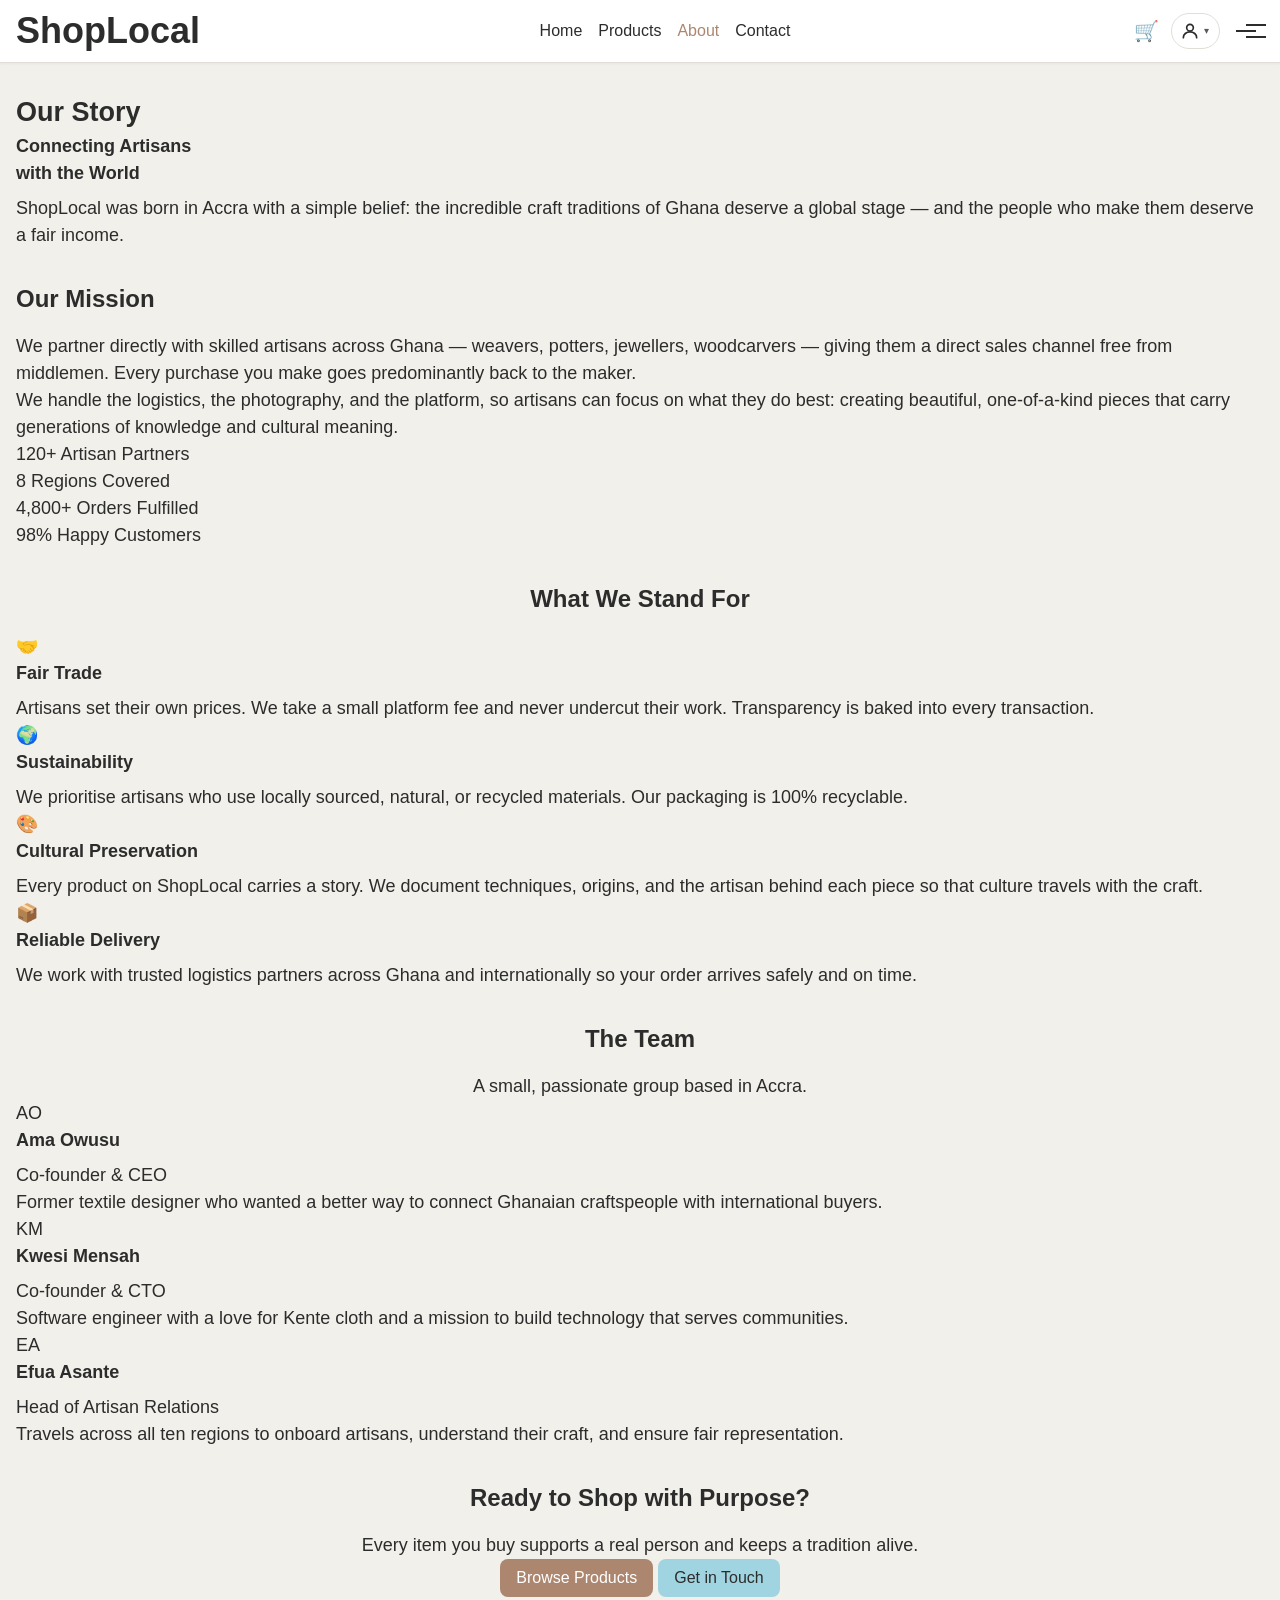
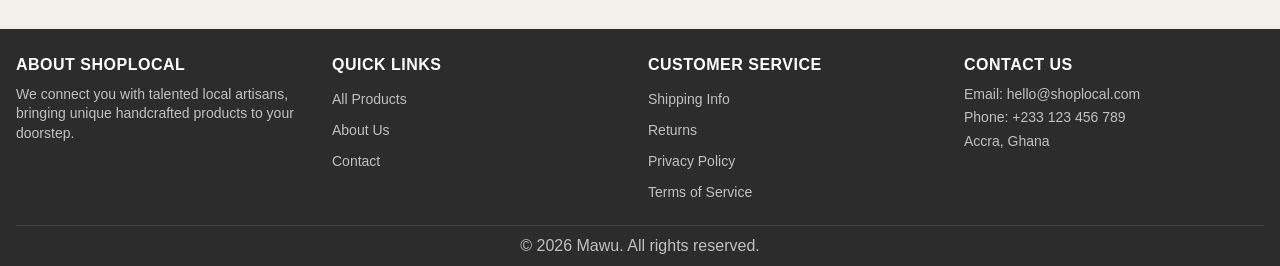
==== commit 9698a2f6: "Refined pages" ====
--- a/about.html
+++ b/about.html
@@ -10,38 +10,55 @@
     <link rel="stylesheet" href="css/layout.css">
     <link rel="stylesheet" href="css/components.css">
     <link rel="stylesheet" href="css/main.css">
+    <style>
+        body { padding-top: 50px; }
+        @media (min-width: 768px) { body { padding-top: 60px; } }
+    </style>
 </head>
 <body>
 
+        <!-- Main Header & Navigation -->
     <header class="site-header">
         <div class="container">
             <div class="header-content">
+                <!-- Logo -->
                 <div class="logo">
-                    <a href="index.html"><h1>ShopLocal</h1></a>
-                </div>
-                <button class="mobile-menu-toggle" aria-label="Toggle navigation menu" aria-expanded="false">
-                    <span class="hamburger-icon"></span>
-                </button>
+                    <a href="index.html">
+                        <h1>ShopLocal</h1>
+                    </a>
+                </div>
+                <!-- Main Navigation -->
                 <nav class="main-nav" aria-label="Main navigation">
                     <ul class="nav-list">
-                        <li><a href="index.html">Home</a></li>
-                        <li><a href="products.html">Products</a></li>
-                        <li><a href="about.html" class="active">About</a></li>
-                        <li><a href="contact.html">Contact</a></li>
+                        <li><a href="index.html" id="nav-home">Home</a></li>
+                        <li><a href="products.html" id="nav-products">Products</a></li>
+                        <li><a href="about.html" id="nav-about" class="active">About</a></li>
+                        <li><a href="contact.html" id="nav-contact">Contact</a></li>
                     </ul>
                 </nav>
+                <!-- Search & Cart -->
                 <div class="header-actions">
-                    <form class="search-form" role="search" aria-label="Search products">
-                        <input type="search" placeholder="Search products..." aria-label="Search" class="search-input">
-                        <button type="submit" class="search-button" aria-label="Submit search">
-                            <span class="search-icon">🔍</span>
-                        </button>
-                    </form>
                     <a href="cart.html" class="cart-link" aria-label="Shopping cart">
                         <span class="cart-icon">🛒</span>
                         <span class="cart-count" id="cartCount">0</span>
                     </a>
-                    <div class="auth-links"></div>
+                    <!-- Profile Dropdown -->
+                    <div class="profile-dropdown" id="profileDropdown">
+                        <button class="profile-btn" id="profileBtn" aria-haspopup="true" aria-expanded="false" aria-label="Account menu">
+                            <svg class="profile-icon" viewBox="0 0 24 24" fill="none" stroke="currentColor" stroke-width="2" stroke-linecap="round" stroke-linejoin="round">
+                                <circle cx="12" cy="8" r="4"/>
+                                <path d="M4 20c0-4 3.6-7 8-7s8 3 8 7"/>
+                            </svg>
+                            <span class="profile-chevron">▾</span>
+                        </button>
+                        <div class="profile-menu" id="profileMenu" role="menu">
+                            <!-- Populated by main.js initProfileDropdown() -->
+                        </div>
+                    </div>
+                    <!-- Mobile Menu Toggle (must be last for correct tab/flex order) -->
+                    <button class="mobile-menu-toggle" aria-label="Toggle navigation menu" aria-expanded="false">
+                        <span class="hamburger-icon"></span>
+                    </button>
                 </div>
             </div>
         </div>
--- a/css/variables.css
+++ b/css/variables.css
@@ -71,14 +71,14 @@
     
     /* ========== SPACING ========== */
     
-    --space-xs: 0.25rem;     /* 4px */
-    --space-sm: 0.5rem;      /* 8px */
-    --space-md: 1rem;        /* 16px */
-    --space-lg: 1.5rem;      /* 24px */
-    --space-xl: 2rem;        /* 32px */
-    --space-2xl: 3rem;       /* 48px */
-    --space-3xl: 4rem;       /* 64px */
-    --space-4xl: 6rem;       /* 96px */
+    --space-xs: 0.25rem;   /* 4px */
+    --space-sm: 0.5rem;    /* 8px */
+    --space-md: 1rem;      /* 16px */
+    --space-lg: 1.5rem;    /* 24px */
+    --space-xl: 2rem;      /* 32px */
+    --space-2xl: 2.5rem;   /* 40px */
+    --space-3xl: 3.5rem;   /* 56px */
+    --space-4xl: 4.5rem;   /* 72px */
     
     /* ========== LAYOUT ========== */
     
--- a/css/layout.css
+++ b/css/layout.css
@@ -1,4 +1,3 @@
-
 /* ========== BASE STYLES ========== */
 
 html {
@@ -23,21 +22,21 @@
     max-width: var(--container-xl);
     margin-left: auto;
     margin-right: auto;
-    padding-left: var(--space-md);
-    padding-right: var(--space-md);
-}
-
-@media (min-width: 768px) {
+    padding-left: 0.5rem;   /* Reduced from 0.75rem */
+    padding-right: 0.5rem;
+}
+
+@media (min-width: 640px) {
     .container {
-        padding-left: var(--space-lg);
-        padding-right: var(--space-lg);
+        padding-left: var(--space-sm);  /* Reduced from var(--space-md) */
+        padding-right: var(--space-sm);
     }
 }
 
 @media (min-width: 1024px) {
     .container {
-        padding-left: var(--space-xl);
-        padding-right: var(--space-xl);
+        padding-left: var(--space-md);  /* Reduced from var(--space-lg) */
+        padding-right: var(--space-md);
     }
 }
 
@@ -63,31 +62,27 @@
 .site-header {
     background-color: var(--color-surface);
     border-bottom: 1px solid var(--color-border);
-    position: sticky;
-    top: 0;
-    z-index: var(--z-index-sticky);
-    box-shadow: var(--shadow-sm);
     position: fixed;
     top: 0;
     left: 0;
     right: 0;
-
+    z-index: var(--z-index-sticky);
+    box-shadow: var(--shadow-sm);
 }
 
 .header-content {
     display: flex;
     align-items: center;
     justify-content: space-between;
-    gap: var(--space-md);
-    min-height: var(--header-height-mobile);
-    padding-top: var(--space-sm);
-    padding-bottom: var(--space-sm);
+    gap: var(--space-sm);
+    min-height: 50px;
+    padding-top: var(--space-xs);
+    padding-bottom: var(--space-xs);
 }
 
 @media (min-width: 768px) {
     .header-content {
-        min-height: var(--header-height-desktop);
-        
+        min-height: 60px;
     }
 }
 
@@ -99,8 +94,92 @@
 .header-actions {
     display: flex;
     align-items: center;
-    gap: var(--space-md);
+    gap: var(--space-xs);
     flex-shrink: 0;
+}
+
+@media (min-width: 768px) {
+    .header-actions {
+        gap: var(--space-sm);
+    }
+}
+
+/* ========== SEARCH BAR BELOW HEADER ========== */
+
+.header-search-bar {
+    background-color: var(--color-surface);
+    border-bottom: 1px solid var(--color-border-light);
+    position: fixed;
+    top: 50px; /* matches mobile header height */
+    left: 0;
+    right: 0;
+    z-index: calc(var(--z-index-sticky) - 1);
+    padding: var(--space-xs) 0;
+}
+
+@media (min-width: 768px) {
+    .header-search-bar {
+        top: 60px; /* matches desktop header height */
+        padding: var(--space-xs) 0;
+    }
+}
+
+.header-search-bar .container {
+    display: flex;
+    align-items: center;
+    justify-content: center;
+}
+
+.header-search-bar .search-form {
+    max-width: 600px;
+    width: 100%;
+}
+
+@media (min-width: 1024px) {
+    .header-search-bar .search-form {
+        max-width: 700px;
+    }
+}
+
+.header-search-bar .search-input {
+    font-size: var(--font-size-sm);
+    min-height: 34px;
+    padding: 0.4rem 2rem 0.4rem 0.875rem;
+}
+
+/* Push page content down to account for fixed header + search bar */
+body {
+    padding-top: calc(50px + 42px); /* mobile header + search bar */
+}
+
+@media (min-width: 768px) {
+    body {
+        padding-top: calc(60px + 42px); /* desktop header + search bar */
+    }
+}
+
+/* Mobile header order: profile | cart | menu */
+@media (max-width: 1023px) {
+    .header-actions {
+        flex-direction: row;
+    }
+
+    /* On mobile, hide the inline search form in header-actions */
+    .header-actions .search-form {
+        display: none;
+    }
+}
+
+/* On desktop (≥1024px) hide the sub-header on very large when nav is visible,
+   but still show it below the header as per requirement */
+@media (min-width: 1024px) {
+    .header-actions .search-form {
+        display: none; /* search is always in sub-header now */
+    }
+
+    .mobile-menu-toggle {
+        display: none;
+    }
 }
 
 /* ========== NAVIGATION LAYOUT ========== */
@@ -125,7 +204,7 @@
 .nav-list {
     display: flex;
     flex-direction: column;
-    padding: var(--space-md) 0;
+    padding: var(--space-sm) 0;  /* Reduced from var(--space-md) */
 }
 
 /* Desktop Navigation */
@@ -141,7 +220,7 @@
     
     .nav-list {
         flex-direction: row;
-        gap: var(--space-lg);
+        gap: var(--space-md);  /* Reduced from var(--space-lg) */
         padding: 0;
         justify-content: center;
     }
@@ -157,14 +236,16 @@
 .product-grid {
     display: grid;
     grid-template-columns: 1fr;
-    gap: var(--gap-md);
-    margin-bottom: var(--space-2xl);
+    gap: var(--gap-sm);
+    margin-bottom: var(--space-md);  /* Reduced from var(--space-xl) */
 }
 
 /* Tablet - 2 columns */
 @media (min-width: 640px) {
     .product-grid {
         grid-template-columns: repeat(2, 1fr);
+        gap: var(--gap-sm);  /* Reduced from var(--gap-md) */
+        margin-bottom: var(--space-lg);  /* Reduced from var(--space-2xl) */
     }
 }
 
@@ -172,7 +253,7 @@
 @media (min-width: 1024px) {
     .product-grid {
         grid-template-columns: repeat(3, 1fr);
-        gap: var(--gap-lg);
+        gap: var(--gap-md);  /* Reduced from var(--gap-lg) */
     }
 }
 
@@ -187,7 +268,7 @@
 .category-grid {
     display: grid;
     grid-template-columns: 1fr;
-    gap: var(--gap-md);
+    gap: var(--gap-sm);  /* Reduced from var(--gap-md) */
 }
 
 @media (min-width: 640px) {
@@ -205,36 +286,24 @@
 /* Features Grid */
 .features-grid {
     display: grid;
+    grid-template-columns: repeat(4, 1fr);
+    gap: var(--gap-sm);
+}
+
+/* ========== PRODUCTS PAGE LAYOUT (eBay-style sidebar) ========== */
+
+.products-layout {
+    display: grid;
     grid-template-columns: 1fr;
-    gap: var(--gap-md);
-}
-
-@media (min-width: 640px) {
-    .features-grid {
-        grid-template-columns: repeat(2, 1fr);
-    }
-}
-
-@media (min-width: 1024px) {
-    .features-grid {
-        grid-template-columns: repeat(4, 1fr);
-    }
-}
-
-/* ========== PRODUCTS PAGE LAYOUT (eBay-style sidebar) ========== */
-
-.products-layout {
-    display: grid;
-    grid-template-columns: 1fr;
-    gap: var(--gap-lg);
-    margin-top: var(--space-xl);
+    gap: var(--gap-sm);
+    margin-top: var(--space-sm);  /* Reduced from var(--space-md) */
 }
 
 /* Desktop - Sidebar + Content */
 @media (min-width: 1024px) {
     .products-layout {
-        grid-template-columns: 260px 1fr;
-        gap: var(--gap-xl);
+        grid-template-columns: 240px 1fr;  /* Reduced sidebar from 260px */
+        gap: var(--gap-md);  /* Reduced from var(--gap-xl) */
     }
 }
 
@@ -242,7 +311,13 @@
 .filters-sidebar {
     background-color: var(--color-surface);
     border-radius: var(--radius-lg);
-    padding: var(--space-lg);
+    padding: var(--space-sm);  /* Reduced from var(--space-md) */
+}
+
+@media (min-width: 1024px) {
+    .filters-sidebar {
+        padding: var(--space-md);  /* Reduced from var(--space-lg) */
+    }
 }
 
 /* Mobile filters - collapsible */
@@ -274,9 +349,9 @@
 .product-detail {
     display: grid;
     grid-template-columns: 1fr;
-    gap: var(--gap-xl);
-    margin-top: var(--space-xl);
-    margin-bottom: var(--space-3xl);
+    gap: var(--gap-sm);  /* Reduced from var(--gap-md) */
+    margin-top: var(--space-sm);  /* Reduced from var(--space-md) */
+    margin-bottom: var(--space-lg);  /* Reduced from var(--space-2xl) */
 }
 
 /* Desktop - Two column layout */
@@ -291,8 +366,8 @@
 .cart-layout {
     display: grid;
     grid-template-columns: 1fr;
-    gap: var(--gap-xl);
-    margin-top: var(--space-xl);
+    gap: var(--gap-sm);  /* Reduced from var(--gap-md) */
+    margin-top: var(--space-sm);  /* Reduced from var(--space-md) */
 }
 
 @media (min-width: 1024px) {
@@ -306,8 +381,8 @@
 .checkout-layout {
     display: grid;
     grid-template-columns: 1fr;
-    gap: var(--gap-xl);
-    margin-top: var(--space-xl);
+    gap: var(--gap-sm);  /* Reduced from var(--gap-md) */
+    margin-top: var(--space-sm);  /* Reduced from var(--space-md) */
 }
 
 @media (min-width: 1024px) {
@@ -321,32 +396,35 @@
 .site-footer {
     background-color: var(--color-text-primary);
     color: var(--color-surface);
-    margin-top: var(--space-4xl);
-    padding: var(--space-3xl) 0 var(--space-xl);
+    margin-top: var(--space-lg);  /* Reduced from var(--space-2xl) */
+    padding: var(--space-md) 0 var(--space-sm);  /* Reduced from var(--space-lg) */
+}
+
+@media (min-width: 768px) {
+    .site-footer {
+        margin-top: var(--space-xl);  /* Reduced from var(--space-3xl) */
+        padding: var(--space-lg) 0 var(--space-sm);  /* Reduced from var(--space-xl) */
+    }
 }
 
 .footer-content {
     display: grid;
-    grid-template-columns: 1fr;
-    gap: var(--gap-lg);
-    margin-bottom: var(--space-2xl);
-}
-
-@media (min-width: 640px) {
-    .footer-content {
-        grid-template-columns: repeat(2, 1fr);
-    }
+    grid-template-columns: repeat(2, 1fr);
+    gap: var(--gap-sm);
+    margin-bottom: var(--space-sm);  /* Reduced from var(--space-md) */
 }
 
 @media (min-width: 1024px) {
     .footer-content {
         grid-template-columns: repeat(4, 1fr);
+        gap: var(--gap-sm);  /* Reduced from var(--gap-md) */
+        margin-bottom: var(--space-md);  /* Reduced from var(--space-lg) */
     }
 }
 
 .footer-bottom {
     border-top: 1px solid rgba(255, 255, 255, 0.1);
-    padding-top: var(--space-lg);
+    padding-top: var(--space-sm);
     text-align: center;
     color: rgba(255, 255, 255, 0.7);
     font-size: var(--font-size-sm);
@@ -355,14 +433,27 @@
 /* ========== SECTIONS ========== */
 
 section {
-    margin-bottom: var(--space-3xl);
+    margin-bottom: var(--space-lg);  /* Reduced from var(--space-2xl) */
+}
+
+@media (min-width: 768px) {
+    section {
+        margin-bottom: var(--space-xl);  /* Reduced from var(--space-3xl) */
+    }
 }
 
 .page-header {
     text-align: center;
-    margin-top: 70px;
-    margin-bottom: var(--space-2xl);
-    padding-top: var(--space-xl);
+    margin-top: var(--space-md);
+    margin-bottom: var(--space-md);
+    padding-top: var(--space-sm);
+}
+
+@media (min-width: 768px) {
+    .page-header {
+        margin-bottom: var(--space-lg);
+        padding-top: var(--space-md);
+    }
 }
 
 .page-subtitle {
@@ -440,4 +531,36 @@
 
 .gap-sm { gap: var(--gap-sm); }
 .gap-md { gap: var(--gap-md); }
-.gap-lg { gap: var(--gap-lg); }+.gap-lg { gap: var(--gap-lg); }
+
+/* ========== FOOTER COMPACT OVERRIDES ========== */
+
+.footer-section h3 {
+    font-size: var(--font-size-sm);
+    margin-bottom: var(--space-sm);
+    color: white;
+    text-transform: uppercase;
+    letter-spacing: 0.5px;
+}
+
+.footer-section p,
+.footer-section address p {
+    font-size: var(--font-size-xs);
+    margin-bottom: var(--space-xs);
+    color: rgba(255, 255, 255, 0.7);
+    line-height: 1.4;
+}
+
+.footer-links li {
+    margin-bottom: var(--space-xs);
+}
+
+.footer-links a {
+    font-size: var(--font-size-xs);
+    color: rgba(255, 255, 255, 0.7);
+    transition: color var(--transition-fast);
+}
+
+.footer-links a:hover {
+    color: white;
+}
--- a/css/components.css
+++ b/css/components.css
@@ -1,261 +1,65 @@
-/* Components - Reusable UI Elements */
-
-/* ========== TYPOGRAPHY COMPONENTS ========== */
-
-h1, h2, h3, h4, h5, h6 {
-    font-family: var(--font-heading);
-    font-weight: var(--font-weight-bold);
-    line-height: var(--line-height-tight);
-    color: var(--color-text-primary);
-    margin-bottom: var(--space-md);
-}
-
-h1 {
-    font-size: var(--font-size-xl);
-    font-family: montserrat, sans-serif, inter;
-}
-
-h2 {
-    font-size: var(--font-size-xl);
-    color: black;
-    font-family: montserrat, sans-serif, inter;
-}
-
-h3 {
-    font-size: var(--font-size-xl);
-}
-
-h4 {
-    font-size: var(--font-size-lg);
-}
-
-h5 {
-    font-size: var(--font-size-md);
-}
-
-h6 {
-    font-size: var(--font-size-base);
-}
-
-p {
-    margin-bottom: var(--space-md);
-}
+/* ========== COMPONENTS - COMPACT VERSION ========== */
+/* All padding reduced to match footer's compact aesthetic */
 
 /* ========== BUTTONS ========== */
 
 .btn {
-    display: inline-flex;
-    align-items: center;
-    justify-content: center;
-    padding: var(--btn-padding-y) var(--btn-padding-x);
-    font-family: var(--font-heading);
-    font-size: var(--font-size-base);
-    font-weight: var(--font-weight-semibold);
+    display: inline-block;
+    padding: 0.5rem 1rem;  /* Reduced from var(--btn-padding-y) var(--btn-padding-x) */
+    font-size: var(--font-size-sm);  /* Reduced from base */
+    font-weight: var(--font-weight-medium);
     text-align: center;
     border-radius: var(--btn-border-radius);
-    border: 2px solid transparent;
+    transition: all var(--transition-fast);
     cursor: pointer;
-    transition: all var(--transition-normal);
-    min-height: var(--touch-target-min);
+    border: none;
     text-decoration: none;
-    white-space: nowrap;
-}
-
-.btn:disabled {
-    opacity: 0.5;
-    cursor: not-allowed;
-}
-
-/* Primary Button */
+    line-height: 1.4;
+}
+
 .btn-primary {
     background-color: var(--color-primary);
     color: var(--color-text-on-primary);
-    border-color: var(--color-primary);
-}
-
-.btn-primary:hover:not(:disabled) {
+}
+
+.btn-primary:hover {
     background-color: var(--color-primary-dark);
-    border-color: var(--color-primary-dark);
-    transform: translateY(-2px);
-    box-shadow: var(--shadow-md);
-}
-
-.btn-primary:active:not(:disabled) {
-    transform: translateY(0);
-}
-
-/* Secondary Button */
+}
+
 .btn-secondary {
     background-color: var(--color-secondary);
     color: var(--color-text-on-secondary);
-    border-color: var(--color-secondary);
-}
-
-.btn-secondary:hover:not(:disabled) {
+}
+
+.btn-secondary:hover {
     background-color: var(--color-secondary-dark);
-    border-color: var(--color-secondary-dark);
-    transform: translateY(-2px);
-    box-shadow: var(--shadow-md);
-}
-
-/* Outline Button */
-.btn-outline {
-    background-color: transparent;
-    color: var(--color-primary);
-    border-color: var(--color-primary);
-}
-
-.btn-outline:hover:not(:disabled) {
-    background-color: var(--color-primary);
-    color: var(--color-text-on-primary);
-}
-
-/* Button Sizes */
-.btn-small {
-    padding: 0.5rem 1rem;
-    font-size: var(--font-size-sm);
 }
 
 .btn-large {
-    padding: 1rem 2rem;
-    font-size: var(--font-size-md);
+    padding: 0.625rem 1.25rem;  /* Slightly larger but still compact */
+    font-size: var(--font-size-base);
+}
+
+.btn-sm {
+    padding: 0.375rem 0.75rem;  /* Extra compact */
+    font-size: var(--font-size-xs);
 }
 
 .btn-block {
+    display: block;
     width: 100%;
 }
 
-/* Link Button */
 .btn-link {
     background: none;
-    border: none;
     color: var(--color-primary);
-    padding: 0;
-    min-height: auto;
-    font-weight: var(--font-weight-medium);
-    text-decoration: underline;
+    padding: 0.25rem 0.5rem;
+    font-size: var(--font-size-sm);
 }
 
 .btn-link:hover {
     color: var(--color-primary-dark);
-}
-
-/* sign up& login */
-/* ========== SITE HEADER ACTIONS & AUTH LINKS ========== */
-
-.header-actions {
-    display: flex;
-    align-items: center;
-    gap: var(--space-md);
-}
-
-.auth-links {
-    display: flex;
-    align-items: center;
-    gap: var(--space-sm);
-}
-
-/* Auth link basic state styled as buttons */
-.auth-link {
-    display: inline-flex;
-    align-items: center;
-    justify-content: center;
-    padding: 0.5rem 1rem;
-    font-family: var(--font-heading);
-    font-size: var(--font-size-sm);
-    font-weight: var(--font-weight-semibold);
-    border-radius: var(--radius-md);
-    transition: all var(--transition-fast);
-    text-decoration: none;
-    white-space: nowrap;
-}
-
-/* Design style differentiation for standard state */
-.auth-links .auth-link[href="login.html"] {
-    background-color: transparent;
-    color: var(--color-primary);
-    border: 2px solid var(--color-primary);
-}
-
-.auth-links .auth-link[href="login.html"]:hover {
-    background-color: var(--color-primary);
-    color: var(--color-text-on-primary);
-}
-
-.auth-links .auth-link[href="signup.html"] {
-    background-color: var(--color-primary);
-    color: var(--color-text-on-primary);
-    border: 2px solid var(--color-primary);
-}
-
-.auth-links .auth-link[href="signup.html"]:hover {
-    background-color: var(--color-primary-dark);
-    border-color: var(--color-primary-dark);
-    transform: translateY(-1px);
-}
-
-/* User Menu Profile Dropdown style from auth.js */
-.user-menu {
-    position: relative;
-}
-
-.user-menu-toggle {
-    display: flex;
-    align-items: center;
-    gap: var(--space-xs);
-    background: none;
-    border: 1px solid var(--color-border);
-    padding: var(--space-xs) var(--space-sm);
-    border-radius: var(--radius-full);
-    cursor: pointer;
-    font-weight: var(--font-weight-medium);
-}
-
-.user-dropdown {
-    position: absolute;
-    top: calc(100% + var(--space-xs));
-    right: 0;
-    background-color: var(--color-surface);
-    border: 1px solid var(--color-border);
-    border-radius: var(--radius-md);
-    box-shadow: var(--shadow-lg);
-    width: 200px;
-    z-index: var(--z-index-dropdown);
-    display: flex;
-    flex-direction: column;
-    overflow: hidden;
-
-    /* Collapsed by default */
-    opacity: 0;
-    transform: translateY(-6px) scale(0.97);
-    pointer-events: none;
-    transition:
-        opacity var(--transition-fast),
-        transform var(--transition-fast);
-}
-
-.user-dropdown.open {
-    opacity: 1;
-    transform: translateY(0) scale(1);
-    pointer-events: auto;
-}
-
-.dropdown-item {
-    padding: var(--space-sm) var(--space-md);
-    color: var(--color-text-primary);
-    text-decoration: none;
-    font-size: var(--font-size-sm);
-    text-align: left;
-    transition: background-color var(--transition-fast);
-}
-
-.dropdown-item:hover {
-    background-color: var(--color-background);
-}
-
-.dropdown-divider {
-    height: 1px;
-    background-color: var(--color-border-light);
+    text-decoration: underline;
 }
 
 /* ========== CARDS ========== */
@@ -263,49 +67,44 @@
 .card {
     background-color: var(--color-surface);
     border-radius: var(--card-border-radius);
-    padding: var(--card-padding);
+    padding: var(--space-sm);  /* Reduced from var(--card-padding) */
     box-shadow: var(--shadow-sm);
-    transition: box-shadow var(--transition-normal);
-}
-
-.card:hover {
-    box-shadow: var(--shadow-md);
-}
-
-/* Product Card */
+}
+
+@media (min-width: 768px) {
+    .card {
+        padding: var(--space-md);  /* Reduced from var(--space-xl) */
+    }
+}
+
+/* Product Cards */
 .product-card {
     background-color: var(--color-surface);
     border-radius: var(--radius-lg);
     overflow: hidden;
+    transition: all var(--transition-normal);
     border: 1px solid var(--color-border);
-    transition: all var(--transition-normal);
     display: flex;
     flex-direction: column;
-    height: 100%;
 }
 
 .product-card:hover {
-    border-color: var(--color-primary);
-    box-shadow: var(--shadow-lg);
-    transform: translateY(-4px);
+    box-shadow: var(--shadow-md);
+    transform: translateY(-2px);
 }
 
 .product-card-image {
     position: relative;
-    width: 100%;
-    padding-top: 100%; /* 1:1 Aspect Ratio */
+    overflow: hidden;
+    aspect-ratio: 1;
     background-color: var(--color-background);
-    overflow: hidden;
 }
 
 .product-card-image img {
-    position: absolute;
-    top: 0;
-    left: 0;
     width: 100%;
     height: 100%;
     object-fit: cover;
-    transition: transform var(--transition-slow);
+    transition: transform var(--transition-normal);
 }
 
 .product-card:hover .product-card-image img {
@@ -313,170 +112,117 @@
 }
 
 .product-card-content {
-    padding: var(--space-lg);
+    padding: var(--space-sm);  /* Reduced from var(--space-md) */
     flex: 1;
-    display: flex;
-    flex-direction: column;
 }
 
 .product-card-category {
     font-size: var(--font-size-xs);
-    color: var(--color-text-tertiary);
+    color: var(--color-text-secondary);
     text-transform: uppercase;
     letter-spacing: 0.5px;
     margin-bottom: var(--space-xs);
 }
 
 .product-card-title {
-    font-size: var(--font-size-md);
+    font-size: var(--font-size-base);  /* Reduced from var(--font-size-md) */
     font-weight: var(--font-weight-semibold);
-    color: var(--color-text-primary);
-    margin-bottom: var(--space-sm);
+    margin-bottom: var(--space-xs);
+    color: var(--color-text-primary);
     line-height: var(--line-height-tight);
 }
 
 .product-card-price {
-    font-size: var(--font-size-lg);
+    font-size: var(--font-size-md);  /* Reduced from var(--font-size-lg) */
     font-weight: var(--font-weight-bold);
     color: var(--color-primary);
-    margin-top: auto;
 }
 
 .product-card-footer {
-    padding: 0 var(--space-lg) var(--space-lg);
-}
-
-/* Category Card */
+    padding: var(--space-sm);  /* Reduced from var(--space-md) */
+    border-top: 1px solid var(--color-border-light);
+}
+
+/* Category Cards */
 .category-card {
     background-color: var(--color-surface);
     border-radius: var(--radius-lg);
     overflow: hidden;
+    transition: all var(--transition-normal);
+    border: 1px solid var(--color-border);
     text-align: center;
-    border: 1px solid var(--color-border);
-    transition: all var(--transition-normal);
 }
 
 .category-card:hover {
-    transform: translateY(-4px);
-    box-shadow: var(--shadow-lg);
-    border-color: var(--color-secondary);
+    box-shadow: var(--shadow-md);
+    transform: translateY(-2px);
 }
 
 .category-image {
-    width: 100%;
-    padding-top: 66.67%; /* 3:2 Aspect Ratio */
-    position: relative;
+    aspect-ratio: 1;
     overflow: hidden;
 }
 
 .category-image img {
-    position: absolute;
-    top: 0;
-    left: 0;
     width: 100%;
     height: 100%;
     object-fit: cover;
+    transition: transform var(--transition-normal);
+}
+
+.category-card:hover .category-image img {
+    transform: scale(1.05);
 }
 
 .category-card h3 {
-    padding: var(--space-lg);
-    margin-bottom: 0;
-    font-size: var(--font-size-md);
+    padding: var(--space-sm);  /* Reduced from var(--space-md) */
+    font-size: var(--font-size-base);  /* Reduced from var(--font-size-md) */
+    font-weight: var(--font-weight-semibold);
 }
 
 .category-link {
     display: block;
-    padding: var(--space-md) var(--space-lg);
+    padding: var(--space-xs) var(--space-sm);  /* Reduced from var(--space-sm) var(--space-md) */
     color: var(--color-primary);
-    font-weight: var(--font-weight-semibold);
-    font-size: var(--font-size-sm);
-    background-color: var(--color-background);
-    transition: background-color var(--transition-fast);
+    font-size: var(--font-size-sm);
+    transition: color var(--transition-fast);
 }
 
 .category-link:hover {
-    background-color: var(--color-primary-light);
-    color: var(--color-text-on-primary);
-}
-
-/* Feature Card */
-.feature-card {
-    text-align: center;
-    padding: var(--space-xl);
-}
-
-.feature-icon {
-    font-size: 3rem;
-    margin-bottom: var(--space-md);
-}
-
-.feature-card h3 {
-    font-size: var(--font-size-md);
-    margin-bottom: var(--space-sm);
-}
-
-.feature-card p {
-    color: var(--color-text-secondary);
-    font-size: var(--font-size-sm);
-    margin-bottom: 0;
+    color: var(--color-primary-dark);
 }
 
 /* ========== FORMS ========== */
 
-.form-group {
-    margin-bottom: var(--space-lg);
-}
-
-.form-row {
-    display: grid;
-    grid-template-columns: 1fr;
-    gap: var(--space-md);
-    margin-bottom: var(--space-md);
-}
-
-.form-row-2 {
-    grid-template-columns: 1fr;
-}
-
-@media (min-width: 640px) {
-    .form-row-2 {
-        grid-template-columns: 1fr 1fr;
-    }
-}
-
 .form-field {
-    display: flex;
-    flex-direction: column;
+    margin-bottom: var(--space-sm);  /* Reduced from var(--space-md) */
 }
 
 label {
+    display: block;
+    margin-bottom: var(--space-xs);
     font-weight: var(--font-weight-medium);
-    margin-bottom: var(--space-xs);
-    color: var(--color-text-primary);
-    font-size: var(--font-size-sm);
-}
-
-.required {
-    color: var(--color-error);
+    font-size: var(--font-size-sm);
+    color: var(--color-text-primary);
 }
 
 input[type="text"],
 input[type="email"],
+input[type="password"],
 input[type="tel"],
-input[type="password"],
 input[type="number"],
 input[type="search"],
 textarea,
 select {
     width: 100%;
-    min-height: var(--input-height);
-    padding: var(--input-padding);
+    padding: 0.625rem 0.875rem;  /* Reduced from var(--input-padding) */
     border: var(--input-border-width) solid var(--color-border);
     border-radius: var(--input-border-radius);
-    font-size: var(--font-size-base);
-    color: var(--color-text-primary);
+    font-size: var(--font-size-sm);  /* Reduced from base */
     background-color: var(--color-surface);
+    color: var(--color-text-primary);
     transition: all var(--transition-fast);
+    min-height: 38px;  /* Reduced from var(--input-height) */
 }
 
 input:focus,
@@ -487,80 +233,87 @@
     box-shadow: 0 0 0 3px rgba(172, 134, 111, 0.1);
 }
 
-input::placeholder,
-textarea::placeholder {
-    color: var(--color-text-tertiary);
-}
-
 textarea {
-    min-height: 120px;
     resize: vertical;
-}
-
-select {
-    background-image: url("data:image/svg+xml,%3Csvg xmlns='http://www.w3.org/2000/svg' width='12' height='12' viewBox='0 0 12 12'%3E%3Cpath fill='%232C2C2C' d='M6 9L1 4h10z'/%3E%3C/svg%3E");
-    background-repeat: no-repeat;
-    background-position: right 1rem center;
-    padding-right: 2.5rem;
+    min-height: 80px;  /* Reduced from 100px */
 }
 
 .error-message {
+    display: block;
     color: var(--color-error);
     font-size: var(--font-size-xs);
     margin-top: var(--space-xs);
-    display: none;
-}
-
-input:invalid + .error-message,
-.error-message.active {
+}
+
+.field-hint {
     display: block;
-}
-
-/* Checkbox and Radio */
-input[type="checkbox"],
-input[type="radio"] {
-    width: 20px;
-    height: 20px;
-    margin-right: var(--space-sm);
-    cursor: pointer;
-    accent-color: #000000;
-}
-
-/* ========== SEARCH BAR ========== */
+    color: var(--color-text-secondary);
+    font-size: var(--font-size-xs);
+    margin-top: var(--space-xs);
+}
+
+.required {
+    color: var(--color-error);
+}
+
+/* Form Rows */
+.form-row {
+    display: grid;
+    gap: var(--space-sm);
+}
+
+.form-row-2 {
+    grid-template-columns: 1fr 1fr;
+}
+
+/* ========== NAVIGATION ========== */
+
+.nav-list a {
+    display: block;
+    padding: var(--space-xs) var(--space-md);  /* Reduced from var(--space-sm) */
+    color: var(--color-text-primary);
+    font-weight: var(--font-weight-medium);
+    font-size: var(--font-size-sm);  /* Reduced from base */
+    transition: color var(--transition-fast);
+}
+
+.nav-list a:hover,
+.nav-list a.active {
+    color: var(--color-primary);
+}
+
+@media (min-width: 1024px) {
+    .nav-list a {
+        padding: var(--space-xs) 0;
+    }
+}
+
+/* ========== SEARCH ========== */
 
 .search-form {
-    display: flex;
-    flex: 1;
-    max-width: 400px;
-    margin-left: 50px;
-
+    position: relative;
+    display: flex;
+    max-width: 300px;  /* Reduced from 400px */
 }
 
 .search-input {
     flex: 1;
-    border-radius: var(--radius-md) 0 0 var(--radius-md);
-    border-right: none;
+    padding: 0.5rem 2rem 0.5rem 0.75rem;  /* Reduced padding */
+    border: 1px solid var(--color-border);
+    border-radius: var(--radius-full);
+    font-size: var(--font-size-xs);  /* Reduced from sm */
+    min-height: 36px;  /* Reduced from 40px */
 }
 
 .search-button {
-    padding: 0 var(--space-lg);
-    background-color: var(--color-primary);
-    color: var(--color-text-on-primary);
-    border-radius: 0 var(--radius-md) var(--radius-md) 0;
-    border: 1px solid var(--color-primary);
-    min-height: var(--input-height);
-    transition: background-color var(--transition-fast);
-}
-
-.search-button:hover {
-    background-color: var(--color-primary-dark);
-}
-
-/* Mobile - hide search form */
-@media (max-width: 767px) {
-    .search-form {
-        display: none;
-    }
+    position: absolute;
+    right: 0;
+    top: 0;
+    bottom: 0;
+    padding: 0 0.75rem;  /* Reduced from 1rem */
+    background: none;
+    border: none;
+    cursor: pointer;
 }
 
 /* ========== CART ICON ========== */
@@ -569,31 +322,135 @@
     position: relative;
     display: flex;
     align-items: center;
-    justify-content: center;
-    padding: var(--space-sm);
-    font-size: 1.5rem;
-    transition: transform var(--transition-fast);
-}
-
-.cart-link:hover {
-    transform: scale(1.1);
+    padding: var(--space-xs);  /* Reduced from var(--space-sm) */
+    font-size: 1.25rem;  /* Reduced from 1.5rem */
 }
 
 .cart-count {
     position: absolute;
-    top: 0;
-    right: 0;
+    top: -4px;
+    right: -4px;
+    background-color: var(--color-primary);
+    color: white;
+    font-size: 0.625rem;  /* Reduced from 0.75rem */
+    font-weight: var(--font-weight-bold);
+    min-width: 16px;  /* Reduced from 18px */
+    height: 16px;
+    border-radius: 50%;
+    display: flex;
+    align-items: center;
+    justify-content: center;
+    padding: 0 0.25rem;
+}
+
+/* ========== HERO SECTION ========== */
+
+.hero {
+    background: linear-gradient(135deg, var(--color-primary-light) 0%, var(--color-secondary-light) 100%);
+    padding: var(--space-lg) 0;  /* Reduced from var(--space-2xl) */
+    text-align: center;
+    margin-bottom: var(--space-lg);  /* Reduced from var(--space-2xl) */
+}
+
+@media (min-width: 768px) {
+    .hero {
+        padding: var(--space-xl) 0;  /* Reduced from var(--space-3xl) */
+    }
+}
+
+.hero-content {
+    max-width: 600px;  /* Reduced from 700px */
+    margin: 0 auto;
+    padding: 0 var(--space-md);
+}
+
+.hero h2 {
+    font-size: var(--font-size-xl);  /* Reduced from var(--font-size-2xl) */
+    font-weight: var(--font-weight-bold);
+    margin-bottom: var(--space-sm);  /* Reduced from var(--space-md) */
+    color: var(--color-text-primary);
+}
+
+.hero-subtitle {
+    font-size: var(--font-size-base);  /* Reduced from var(--font-size-md) */
+    margin-bottom: var(--space-md);  /* Reduced from var(--space-lg) */
+    color: var(--color-text-secondary);
+}
+
+/* ========== FEATURES SECTION ========== */
+
+.feature-card {
+    text-align: center;
+    padding: var(--space-sm);  /* Reduced from var(--space-md) */
+}
+
+.feature-icon {
+    font-size: 2rem;  /* Reduced from 2.5rem */
+    margin-bottom: var(--space-xs);  /* Reduced from var(--space-sm) */
+}
+
+.feature-card h3 {
+    font-size: var(--font-size-base);  /* Reduced from var(--font-size-md) */
+    margin-bottom: var(--space-xs);  /* Reduced from var(--space-sm) */
+    font-weight: var(--font-weight-semibold);
+}
+
+.feature-card p {
+    font-size: var(--font-size-sm);
+    color: var(--color-text-secondary);
+    line-height: var(--line-height-normal);
+}
+
+/* ========== FILTERS ========== */
+
+.filter-group {
+    margin-bottom: var(--space-md);  /* Reduced from var(--space-lg) */
+}
+
+.filter-group h3 {
+    font-size: var(--font-size-sm);  /* Reduced from base */
+    font-weight: var(--font-weight-semibold);
+    margin-bottom: var(--space-xs);  /* Reduced from var(--space-sm) */
+}
+
+.filter-option {
+    display: flex;
+    align-items: center;
+    gap: var(--space-xs);
+    padding: var(--space-xs) 0;  /* Reduced from var(--space-sm) */
+    font-size: var(--font-size-sm);
+    cursor: pointer;
+}
+
+/* ========== BADGES ========== */
+
+.badge {
+    display: inline-block;
+    padding: 0.25rem 0.5rem;  /* Reduced padding */
+    font-size: var(--font-size-xs);
+    font-weight: var(--font-weight-medium);
+    border-radius: var(--radius-sm);
+    line-height: 1;
+}
+
+.badge-success {
+    background-color: var(--color-success);
+    color: white;
+}
+
+.badge-warning {
+    background-color: var(--color-warning);
+    color: var(--color-text-primary);
+}
+
+.badge-error {
     background-color: var(--color-error);
     color: white;
-    font-size: var(--font-size-xs);
-    font-weight: var(--font-weight-bold);
-    border-radius: var(--radius-full);
-    min-width: 20px;
-    height: 20px;
-    display: flex;
-    align-items: center;
-    justify-content: center;
-    padding: 2px 6px;
+}
+
+.badge-info {
+    background-color: var(--color-info);
+    color: var(--color-text-primary);
 }
 
 /* ========== MOBILE MENU TOGGLE ========== */
@@ -602,194 +459,335 @@
     display: flex;
     flex-direction: column;
     justify-content: center;
-    align-items: center;
-    width: 44px;
-    height: 44px;
-    padding: var(--space-sm);
+    width: 32px;  /* Reduced from 40px */
+    height: 32px;
+    padding: var(--space-xs);
 }
 
 .hamburger-icon {
-    width: 24px;
+    width: 20px;  /* Reduced from 24px */
     height: 2px;
     background-color: var(--color-text-primary);
     position: relative;
-    transition: background-color var(--transition-fast);
+    transition: all var(--transition-fast);
 }
 
 .hamburger-icon::before,
 .hamburger-icon::after {
     content: '';
     position: absolute;
-    width: 24px;
+    width: 20px;
     height: 2px;
     background-color: var(--color-text-primary);
-    transition: transform var(--transition-fast);
+    transition: all var(--transition-fast);
 }
 
 .hamburger-icon::before {
-    top: -8px;
+    top: -6px;
 }
 
 .hamburger-icon::after {
-    bottom: -8px;
-}
-
-.mobile-menu-toggle[aria-expanded="true"] .hamburger-icon {
-    background-color: transparent;
-}
-
-.mobile-menu-toggle[aria-expanded="true"] .hamburger-icon::before {
-    transform: rotate(45deg) translate(5px, 6px);
-}
-
-.mobile-menu-toggle[aria-expanded="true"] .hamburger-icon::after {
-    transform: rotate(-45deg) translate(5px, -6px);
+    bottom: -6px;
+}
+
+/* ========== AUTH LINKS ========== */
+
+.auth-links {
+    display: flex;
+    gap: var(--space-xs);  /* Reduced from var(--space-sm) */
+}
+
+.auth-link {
+    padding: 0.375rem 0.75rem;  /* Reduced padding */
+    font-size: var(--font-size-xs);  /* Reduced from sm */
+    font-weight: var(--font-weight-medium);
+    color: var(--color-text-primary);
+    border-radius: var(--radius-md);
+    transition: all var(--transition-fast);
+}
+
+.auth-link:hover,
+.auth-link.active {
+    background-color: var(--color-primary-light);
+    color: var(--color-primary-dark);
 }
 
 /* ========== BREADCRUMB ========== */
 
 .breadcrumb {
-    margin: var(--space-lg) 0;
+    padding: var(--space-sm) 0;
+    margin-top: 0;
 }
 
 .breadcrumb ol {
     display: flex;
     flex-wrap: wrap;
-    gap: var(--space-sm);
-    font-size: var(--font-size-sm);
+    gap: var(--space-xs);
+    font-size: var(--font-size-xs);  /* Reduced from sm */
     color: var(--color-text-secondary);
 }
 
 .breadcrumb li:not(:last-child)::after {
     content: '›';
-    margin-left: var(--space-sm);
+    margin-left: var(--space-xs);
 }
 
 .breadcrumb a {
+    color: var(--color-text-secondary);
+    transition: color var(--transition-fast);
+}
+
+.breadcrumb a:hover {
     color: var(--color-primary);
-    transition: color var(--transition-fast);
-}
-
-.breadcrumb a:hover {
-    color: var(--color-primary-dark);
-    text-decoration: underline;
-}
-
-/* ========== BADGES & TAGS ========== */
-
-.badge {
-    display: inline-flex;
+}
+
+/* ========== PRODUCT TOOLBAR ========== */
+
+.products-toolbar {
+    display: flex;
+    justify-content: space-between;
     align-items: center;
-    padding: 0.25rem 0.75rem;
-    font-size: var(--font-size-xs);
-    font-weight: var(--font-weight-semibold);
-    border-radius: var(--radius-full);
-    text-transform: uppercase;
-    letter-spacing: 0.5px;
-}
-
-.badge-success {
-    background-color: var(--color-success);
-    color: white;
-}
-
-.badge-warning {
-    background-color: var(--color-warning);
-    color: var(--color-text-primary);
-}
-
-.badge-error {
-    background-color: var(--color-error);
-    color: white;
-}
-
-/* ========== DIVIDER ========== */
-
-.divider {
-    height: 1px;
-    background-color: var(--color-border);
-    margin: var(--space-lg) 0;
-}
-
-/* ========== LOADING SPINNER ========== */
-
-.spinner {
-    border: 3px solid var(--color-border);
-    border-top-color: var(--color-primary);
-    border-radius: 50%;
-    width: 40px;
-    height: 40px;
-    animation: spin 1s linear infinite;
-}
-
-@keyframes spin {
-    to { transform: rotate(360deg); }
-}
-/* ── Logout inline confirmation popover ── */
-
-.logout-confirm {
+    margin-bottom: var(--space-sm);  /* Reduced from var(--space-md) */
+    padding: var(--space-sm);  /* Reduced from var(--space-md) */
     background-color: var(--color-surface);
+    border-radius: var(--radius-md);
+}
+
+.results-count {
+    font-size: var(--font-size-sm);
+    color: var(--color-text-secondary);
+}
+
+.sort-controls {
+    display: flex;
+    align-items: center;
+    gap: var(--space-xs);  /* Reduced from var(--space-sm) */
+}
+
+.sort-controls label {
+    font-size: var(--font-size-sm);
+    margin-bottom: 0;
+}
+
+.sort-select {
+    padding: 0.375rem 0.75rem;  /* Reduced padding */
+    font-size: var(--font-size-sm);
     border: 1px solid var(--color-border);
     border-radius: var(--radius-md);
+}
+
+/* ========== SECTION HEADINGS ========== */
+
+h2 {
+    font-size: var(--font-size-lg);  /* Reduced from xl */
+    font-weight: var(--font-weight-bold);
+    margin-bottom: var(--space-md);  /* Reduced from var(--space-lg) */
+    color: var(--color-text-primary);
+}
+
+h3 {
+    font-size: var(--font-size-base);  /* Reduced from md */
+    font-weight: var(--font-weight-semibold);
+    margin-bottom: var(--space-sm);
+}
+
+/* ========== RESPONSIVE TEXT ========== */
+
+@media (max-width: 767px) {
+    .hero h2 {
+        font-size: var(--font-size-lg);
+    }
+    
+    h2 {
+        font-size: var(--font-size-md);
+    }
+}
+
+.contact-info-item{
+    display: flex;
+    /* align-items: center;
+    gap: var(--space-xs);
+    font-size: var(--font-size-sm);
+    color: var(--color-text-secondary); */
+}
+
+.contact-info-list{
+    display: flex;
+    flex-direction: column;
+    gap: var(--space-sm);
+}
+
+.container-text-center{
+    text-align: center;
+}
+
+.hero-content h2{
+    margin-top: 0;
+}
+/* ========== PROFILE DROPDOWN ========== */
+
+.profile-dropdown {
+    position: relative;
+}
+
+.profile-btn {
+    display: flex;
+    align-items: center;
+    gap: 4px;
+    background: none;
+    border: 1.5px solid var(--color-border);
+    border-radius: var(--radius-full);
+    padding: 5px 10px 5px 8px;
+    cursor: pointer;
+    color: var(--color-text-primary);
+    transition: border-color var(--transition-fast), background var(--transition-fast);
+    min-height: 36px;
+}
+
+.profile-btn:hover {
+    border-color: var(--color-primary);
+    background: var(--color-primary-light);
+}
+
+.profile-icon {
+    width: 20px;
+    height: 20px;
+    flex-shrink: 0;
+    color: var(--color-text-primary);
+}
+
+.profile-avatar {
+    width: 24px;
+    height: 24px;
+    border-radius: 50%;
+    background-color: var(--color-primary);
+    color: #fff;
+    font-size: 0.75rem;
+    font-weight: var(--font-weight-bold);
+    display: flex;
+    align-items: center;
+    justify-content: center;
+    flex-shrink: 0;
+}
+
+.profile-chevron {
+    font-size: 0.6rem;
+    color: var(--color-text-secondary);
+    transition: transform var(--transition-fast);
+    line-height: 1;
+}
+
+.profile-dropdown.open .profile-chevron {
+    transform: rotate(180deg);
+}
+
+/* Dropdown panel */
+.profile-menu {
+    display: none;
+    position: absolute;
+    top: calc(100% + 8px);
+    right: 0;
+    min-width: 220px;
+    background: var(--color-surface);
+    border: 1px solid var(--color-border);
+    border-radius: var(--radius-lg);
     box-shadow: var(--shadow-lg);
-    padding: var(--space-md);
-    width: 200px;
-
-    /* Animate in from slightly above */
-    opacity: 0;
-    transform: translateY(-4px);
-    transition: opacity 180ms ease, transform 180ms ease;
-}
-
-.logout-confirm.logout-confirm-visible {
-    opacity: 1;
-    transform: translateY(0);
-}
-
-.logout-confirm-text {
-    font-size: var(--font-size-sm);
-    color: var(--color-text-primary);
-    font-weight: var(--font-weight-medium);
-    margin: 0 0 var(--space-sm) 0;
-    white-space: nowrap;
-}
-
-.logout-confirm-actions {
-    display: flex;
-    gap: var(--space-sm);
-}
-
-.logout-confirm-cancel,
-.logout-confirm-ok {
-    flex: 1;
-    padding: var(--space-xs) var(--space-sm);
-    border-radius: var(--radius-sm);
+    z-index: var(--z-index-dropdown);
+    overflow: hidden;
+    animation: dropdownFade 0.15s ease-out;
+}
+
+.profile-dropdown.open .profile-menu {
+    display: block;
+}
+
+@keyframes dropdownFade {
+    from { opacity: 0; transform: translateY(-6px); }
+    to   { opacity: 1; transform: translateY(0); }
+}
+
+.profile-menu-header {
+    padding: 14px 16px 12px;
+    display: flex;
+    flex-direction: column;
+    gap: 2px;
+}
+
+.profile-menu-header strong {
+    font-size: var(--font-size-sm);
+    color: var(--color-text-primary);
+    font-weight: var(--font-weight-semibold);
+}
+
+.profile-menu-header span {
     font-size: var(--font-size-xs);
+    color: var(--color-text-tertiary);
+}
+
+.profile-menu-guest {
+    padding: 14px 16px 10px;
+}
+
+.profile-menu-guest p {
+    font-size: var(--font-size-sm);
+    color: var(--color-text-secondary);
+    margin: 0;
+}
+
+.profile-menu-divider {
+    height: 1px;
+    background: var(--color-border-light);
+    margin: 4px 0;
+}
+
+.profile-menu-item {
+    display: flex;
+    align-items: center;
+    gap: 10px;
+    width: 100%;
+    padding: 10px 16px;
+    font-size: var(--font-size-sm);
+    color: var(--color-text-primary);
+    background: none;
+    border: none;
+    cursor: pointer;
+    text-align: left;
+    text-decoration: none;
+    transition: background var(--transition-fast);
+}
+
+.profile-menu-item:hover {
+    background: var(--color-background);
+}
+
+.profile-menu-item span:first-child {
+    font-size: 1rem;
+    width: 20px;
+    text-align: center;
+    flex-shrink: 0;
+}
+
+.profile-menu-item--primary {
     font-weight: var(--font-weight-semibold);
-    cursor: pointer;
-    border: 1px solid transparent;
-    transition: all var(--transition-fast);
-    white-space: nowrap;
-}
-
-.logout-confirm-cancel {
-    background-color: var(--color-background);
-    border-color: var(--color-border);
-    color: var(--color-text-secondary);
-}
-
-.logout-confirm-cancel:hover {
-    background-color: var(--color-border);
-    color: var(--color-text-primary);
-}
-
-.logout-confirm-ok {
-    background-color: #000;
-    color: #fff;
-    border-color: #000;
-}
-
-.logout-confirm-ok:hover {
-    background-color: #222;
-    border-color: #222;
+    color: var(--color-primary-dark);
+}
+
+.profile-menu-item--primary:hover {
+    background: var(--color-primary-light);
+}
+
+.profile-menu-logout {
+    color: var(--color-error);
+}
+
+.profile-menu-logout:hover {
+    background: rgba(214, 118, 118, 0.08);
+}
+
+/* ========== HAMBURGER FAR RIGHT ========== */
+
+/* Ensure hamburger is always last in flex order */
+.mobile-menu-toggle {
+    order: 99;
+    margin-left: var(--space-xs);
 }
--- a/css/main.css
+++ b/css/main.css
@@ -5,11 +5,18 @@
 /* Hero Section */
 .hero {
     background: linear-gradient(135deg, var(--color-primary-light) 0%, var(--color-secondary-light) 100%);
-    padding: var(--space-3xl) var(--space-md);
+    padding: var(--space-xl) var(--space-md);
     text-align: center;
     border-radius: var(--radius-xl);
-    margin: var(--space-xl) auto;
+    margin: var(--space-md) auto;
     max-width: var(--container-xl);
+}
+
+@media (min-width: 640px) {
+    .hero {
+        padding: var(--space-2xl) var(--space-lg);
+        margin: var(--space-xl) auto;
+    }
 }
 
 
@@ -32,63 +39,53 @@
 
 @media (min-width: 768px) {
     .hero {
-        padding: var(--space-4xl) var(--space-xl);
+        padding: var(--space-3xl) var(--space-xl);
     }
     
     .hero h2 {
         font-size: var(--font-size-3xl);
     }
-
-    .hamburger-icon {
-        visibility: hidden;
-        pointer-events: none;
-        
-        
-    }
-
 }
 
 @media (min-width: 768px) and (max-width: 1023px) {
-    .hamburger-icon {
-        visibility: hidden;
-        pointer-events: none;
-    }
-
     .filters-sidebar {
         display: none;
-        
-    }
-}
-
-/* Categories Section */
+    }
+}
+
 .categories {
-    padding: var(--space-2xl) 0;
+    padding: var(--space-lg) 0;
 }
 
 .categories h2 {
     text-align: center;
-    margin-bottom: var(--space-xl);
+    margin-bottom: var(--space-lg);
 }
 
 /* Featured Products */
 .featured-products {
-    padding: var(--space-2xl) 0;
+    padding: var(--space-lg) 0;
     background-color: var(--color-surface);
 }
 
 .featured-products h2 {
     text-align: center;
-    margin-bottom: var(--space-xl);
+    margin-bottom: var(--space-lg);
 }
 
 /* Features Section */
 .features {
-    padding: var(--space-3xl) 0;
+    padding: var(--space-lg) 0;
 }
 
 .features h2 {
     text-align: center;
-    margin-bottom: var(--space-2xl);
+    margin-bottom: var(--space-md);
+}
+
+@media (min-width: 768px) {
+    .features { padding: var(--space-xl) 0; }
+    .features h2 { margin-bottom: var(--space-lg); }
 }
 
 /* ========== PRODUCTS PAGE STYLES ========== */
@@ -102,12 +99,20 @@
     display: flex;
     justify-content: space-between;
     align-items: center;
-    padding: var(--space-lg);
+    padding: var(--space-md);
     background-color: var(--color-surface);
     border-radius: var(--radius-md);
-    margin-bottom: var(--space-lg);
+    margin-bottom: var(--space-md);
     flex-wrap: wrap;
-    gap: var(--space-md);
+    gap: var(--space-sm);
+}
+
+@media (min-width: 768px) {
+    .products-toolbar {
+        padding: var(--space-lg);
+        margin-bottom: var(--space-lg);
+        gap: var(--space-md);
+    }
 }
 
 .results-count {
@@ -132,9 +137,16 @@
 
 /* Filter Groups */
 .filter-group {
-    margin-bottom: var(--space-xl);
-    padding-bottom: var(--space-xl);
+    margin-bottom: var(--space-md);
+    padding-bottom: var(--space-md);
     border-bottom: 1px solid var(--color-border);
+}
+
+@media (min-width: 1024px) {
+    .filter-group {
+        margin-bottom: var(--space-xl);
+        padding-bottom: var(--space-xl);
+    }
 }
 
 .filter-group:last-child {
@@ -478,21 +490,26 @@
     padding: var(--space-xs) 0;
 }
 
-/* Related Products */
 .related-products {
-    margin-top: var(--space-4xl);
+    margin-top: var(--space-2xl);
 }
 
 .related-products h2 {
     text-align: center;
-    margin-bottom: var(--space-xl);
+    margin-bottom: var(--space-lg);
 }
 
 /* Reviews Section */
 .reviews-section {
-    margin-top: var(--space-4xl);
-    padding-top: var(--space-3xl);
+    margin-top: var(--space-2xl);
+    padding-top: var(--space-xl);
     border-top: 2px solid var(--color-border);
+}
+
+@media (min-width: 768px) {
+    .related-products { margin-top: var(--space-4xl); }
+    .related-products h2 { margin-bottom: var(--space-xl); }
+    .reviews-section { margin-top: var(--space-4xl); padding-top: var(--space-3xl); }
 }
 
 .reviews-summary {
@@ -569,7 +586,7 @@
     gap: var(--space-md);
     align-items: center;
     background-color: var(--color-surface);
-    padding: var(--space-lg);
+    padding: var(--space-md);
     border-radius: var(--radius-md);
     border: 1px solid var(--color-border);
 }
@@ -592,12 +609,53 @@
 
     .filters-sidebar {
         display: none;
-        
-    }
-}
-
-.item-image img {
-    width: 80px;
+    }
+
+    .category-grid{
+        display: flex;
+        flex-direction: row-reverse;
+        flex-wrap: wrap;
+        justify-content: center;
+        align-items: center;
+        gap: var(--space-md);
+    }
+
+    .category-card{
+        max-width: 45%;
+    }
+
+    .product-grid{
+        display: flex;
+        flex-direction: row-reverse;
+        flex-wrap: wrap;
+        justify-content: center;
+        align-items: center;
+        gap: var(--space-md);
+    }
+
+    .product-card{
+        max-width: 45%;
+    }
+
+    
+    .features-grid{
+        display: flex;
+        flex-direction: row-reverse;
+        flex-wrap: wrap;
+        justify-content: center;
+        align-items: center;
+        gap: var(--space-md);
+        /* margin-top: -70px; */
+    }
+
+    .feature-card{
+        max-width: 45%;
+    }
+
+    .account-sidebar{
+        display: none;
+    }
+}
     height: 80px;
     object-fit: cover;
     border-radius: var(--radius-sm);
@@ -654,14 +712,6 @@
 .item-remove:hover {
     background-color: var(--color-error);
     color: white;
-}
-
-.hamburger-icon {
-    position: absolute;
-    right: 100px;
-    display: flex;
-    flex-direction: column;
-    
 }
 
 
@@ -698,9 +748,15 @@
 
 .summary-card {
     background-color: var(--color-surface);
-    padding: var(--space-xl);
+    padding: var(--space-md);
     border-radius: var(--radius-lg);
     border: 1px solid var(--color-border);
+}
+
+@media (min-width: 640px) {
+    .summary-card {
+        padding: var(--space-xl);
+    }
 }
 
 .summary-card h2 {
@@ -898,9 +954,15 @@
 /* Form Sections */
 .form-section {
     background-color: var(--color-surface);
-    padding: var(--space-xl);
+    padding: var(--space-md);
     border-radius: var(--radius-lg);
     border: 1px solid var(--color-border);
+}
+
+@media (min-width: 640px) {
+    .form-section {
+        padding: var(--space-xl);
+    }
 }
 
 .form-section h2 {
@@ -1039,10 +1101,16 @@
 
 .auth-page {
     background-color: var(--color-background);
-    padding: var(--space-3xl) 0;
+    padding: var(--space-lg) 0;
     min-height: calc(100vh - var(--header-height-desktop));
     display: flex;
     align-items: center;
+}
+
+@media (min-width: 768px) {
+    .auth-page {
+        padding: var(--space-3xl) 0;
+    }
 }
 
 .auth-container {
@@ -1054,9 +1122,15 @@
 .auth-card {
     background-color: var(--color-surface);
     border-radius: var(--radius-lg);
-    padding: var(--space-2xl);
+    padding: var(--space-lg);
     box-shadow: var(--shadow-md);
     border: 1px solid var(--color-border-light);
+}
+
+@media (min-width: 640px) {
+    .auth-card {
+        padding: var(--space-2xl);
+    }
 }
 
 .auth-header {
@@ -1200,15 +1274,21 @@
 /* ========== ACCOUNT / PROFILE PAGE ========== */
 
 .account-page {
-    padding: var(--space-3xl) 0;
+    padding: var(--space-lg) 0;
     background-color: var(--color-background);
     min-height: calc(100vh - var(--header-height-desktop));
+}
+
+@media (min-width: 768px) {
+    .account-page {
+        padding: var(--space-3xl) 0;
+    }
 }
 
 .account-layout {
     display: grid;
     grid-template-columns: 1fr;
-    gap: var(--gap-xl);
+    gap: var(--gap-md);
 }
 
 @media (min-width: 1024px) {
@@ -1221,20 +1301,26 @@
 .account-sidebar {
     background-color: var(--color-surface);
     border-radius: var(--radius-lg);
-    padding: var(--space-xl);
+    padding: var(--space-md);
     border: 1px solid var(--color-border);
     align-self: start;
     position: sticky;
     top: calc(var(--header-height-desktop) + var(--space-lg));
 }
 
+@media (min-width: 1024px) {
+    .account-sidebar {
+        padding: var(--space-xl);
+    }
+}
+
 .account-sidebar-header {
     display: flex;
     align-items: center;
     gap: var(--space-md);
-    padding-bottom: var(--space-xl);
+    padding-bottom: var(--space-md);
     border-bottom: 1px solid var(--color-border);
-    margin-bottom: var(--space-lg);
+    margin-bottom: var(--space-md);
 }
 
 .account-avatar {
@@ -1343,8 +1429,14 @@
 .profile-section {
     background-color: var(--color-surface);
     border-radius: var(--radius-lg);
-    padding: var(--space-xl);
+    padding: var(--space-md);
     border: 1px solid var(--color-border);
+}
+
+@media (min-width: 640px) {
+    .profile-section {
+        padding: var(--space-xl);
+    }
 }
 
 .profile-section h2 {
@@ -1504,5 +1596,5 @@
 
 /* about page  */
 .about-hero-content{
-    margin-top: 100px;
+    margin-top: var(--space-xl);
 }
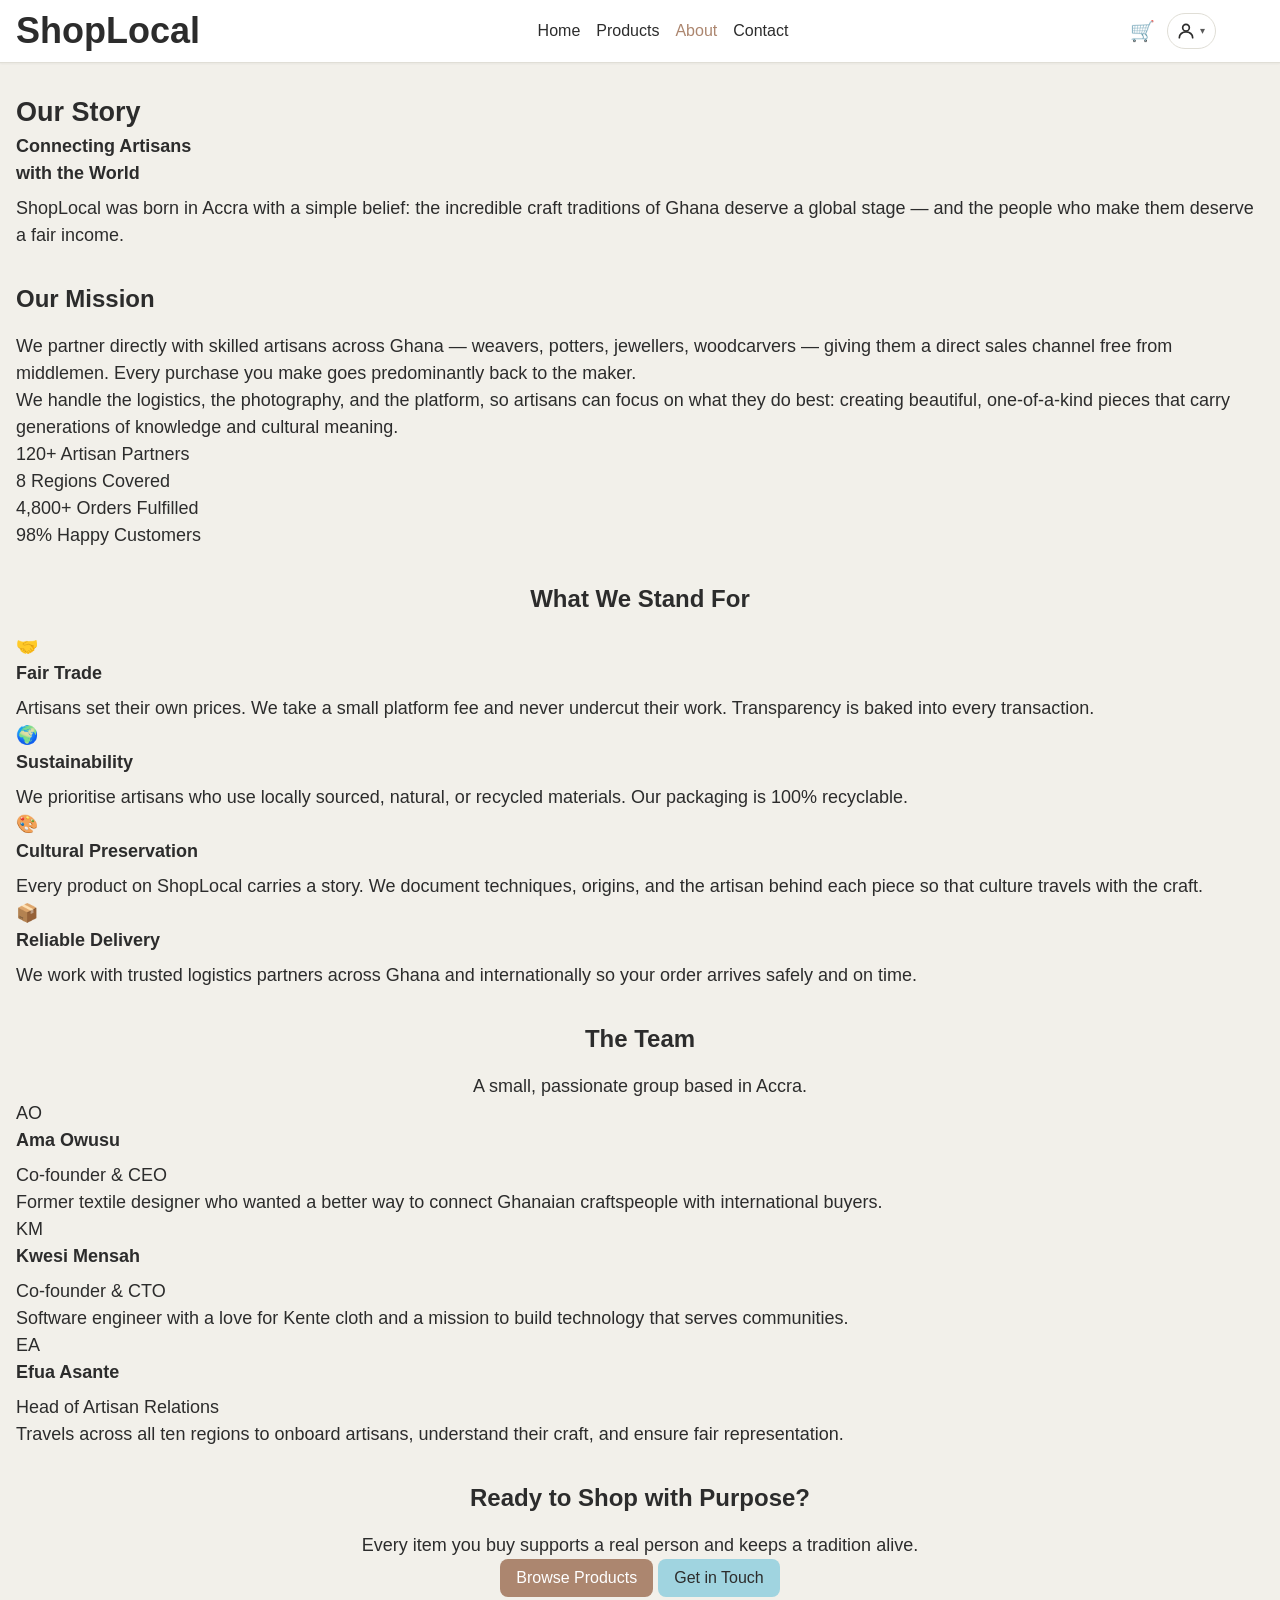
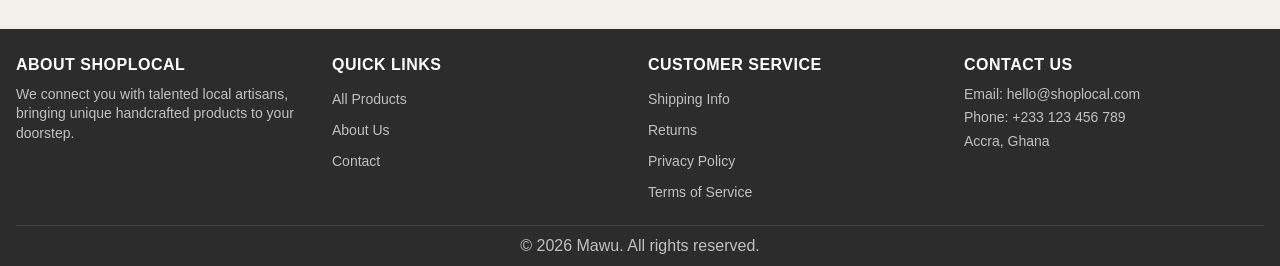
==== commit 6584d095: "hamburger icon fix on breakpoints" ====
--- a/about.html
+++ b/about.html
@@ -57,7 +57,7 @@
                     </div>
                     <!-- Mobile Menu Toggle (must be last for correct tab/flex order) -->
                     <button class="mobile-menu-toggle" aria-label="Toggle navigation menu" aria-expanded="false">
-                        <span class="hamburger-icon"></span>
+                        <span class="hamburger-icon"><span class="bar"></span></span>
                     </button>
                 </div>
             </div>
--- a/css/components.css
+++ b/css/components.css
@@ -457,18 +457,25 @@
 
 .mobile-menu-toggle {
     display: flex;
-    flex-direction: column;
+    align-items: center;
     justify-content: center;
-    width: 32px;  /* Reduced from 40px */
-    height: 32px;
-    padding: var(--space-xs);
+    width: 36px;
+    height: 36px;
+    padding: 0;
+    overflow: visible;
+    flex-shrink: 0;
 }
 
 .hamburger-icon {
-    width: 20px;  /* Reduced from 24px */
-    height: 2px;
-    background-color: var(--color-text-primary);
+    display: block;
     position: relative;
+    width: 20px;
+    height: 14px;
+}
+
+.hamburger-icon::before,
+.hamburger-icon,
+.hamburger-icon::after {
     transition: all var(--transition-fast);
 }
 
@@ -476,18 +483,29 @@
 .hamburger-icon::after {
     content: '';
     position: absolute;
+    left: 0;
     width: 20px;
     height: 2px;
     background-color: var(--color-text-primary);
-    transition: all var(--transition-fast);
 }
 
 .hamburger-icon::before {
-    top: -6px;
+    top: 0;
 }
 
 .hamburger-icon::after {
-    bottom: -6px;
+    bottom: 0;
+}
+
+.hamburger-icon .bar {
+    display: block;
+    position: absolute;
+    top: 50%;
+    left: 0;
+    width: 20px;
+    height: 2px;
+    background-color: var(--color-text-primary);
+    transform: translateY(-50%);
 }
 
 /* ========== AUTH LINKS ========== */
@@ -710,7 +728,9 @@
     padding: 14px 16px 12px;
     display: flex;
     flex-direction: column;
+    align-items: center;
     gap: 2px;
+    text-align: center;
 }
 
 .profile-menu-header strong {
@@ -726,6 +746,7 @@
 
 .profile-menu-guest {
     padding: 14px 16px 10px;
+    text-align: center;
 }
 
 .profile-menu-guest p {
@@ -743,6 +764,7 @@
 .profile-menu-item {
     display: flex;
     align-items: center;
+    justify-content: center;
     gap: 10px;
     width: 100%;
     padding: 10px 16px;
@@ -751,7 +773,7 @@
     background: none;
     border: none;
     cursor: pointer;
-    text-align: left;
+    text-align: center;
     text-decoration: none;
     transition: background var(--transition-fast);
 }
@@ -762,8 +784,6 @@
 
 .profile-menu-item span:first-child {
     font-size: 1rem;
-    width: 20px;
-    text-align: center;
     flex-shrink: 0;
 }
 
@@ -783,8 +803,6 @@
 .profile-menu-logout:hover {
     background: rgba(214, 118, 118, 0.08);
 }
-
-/* ========== HAMBURGER FAR RIGHT ========== */
 
 /* Ensure hamburger is always last in flex order */
 .mobile-menu-toggle {
--- a/css/main.css
+++ b/css/main.css
@@ -45,12 +45,19 @@
     .hero h2 {
         font-size: var(--font-size-3xl);
     }
+
+    .hamburger-icon{
+        display: none;
+        pointer-events: none;
+    }
+    
 }
 
 @media (min-width: 768px) and (max-width: 1023px) {
     .filters-sidebar {
         display: none;
     }
+
 }
 
 .categories {
@@ -88,6 +95,12 @@
     .features h2 { margin-bottom: var(--space-lg); }
 }
 
+@media (max-width:400px){
+    .hamburger-icon{
+        display: none;
+        pointer-events: none;
+    }
+}
 /* ========== PRODUCTS PAGE STYLES ========== */
 
 .products-page {
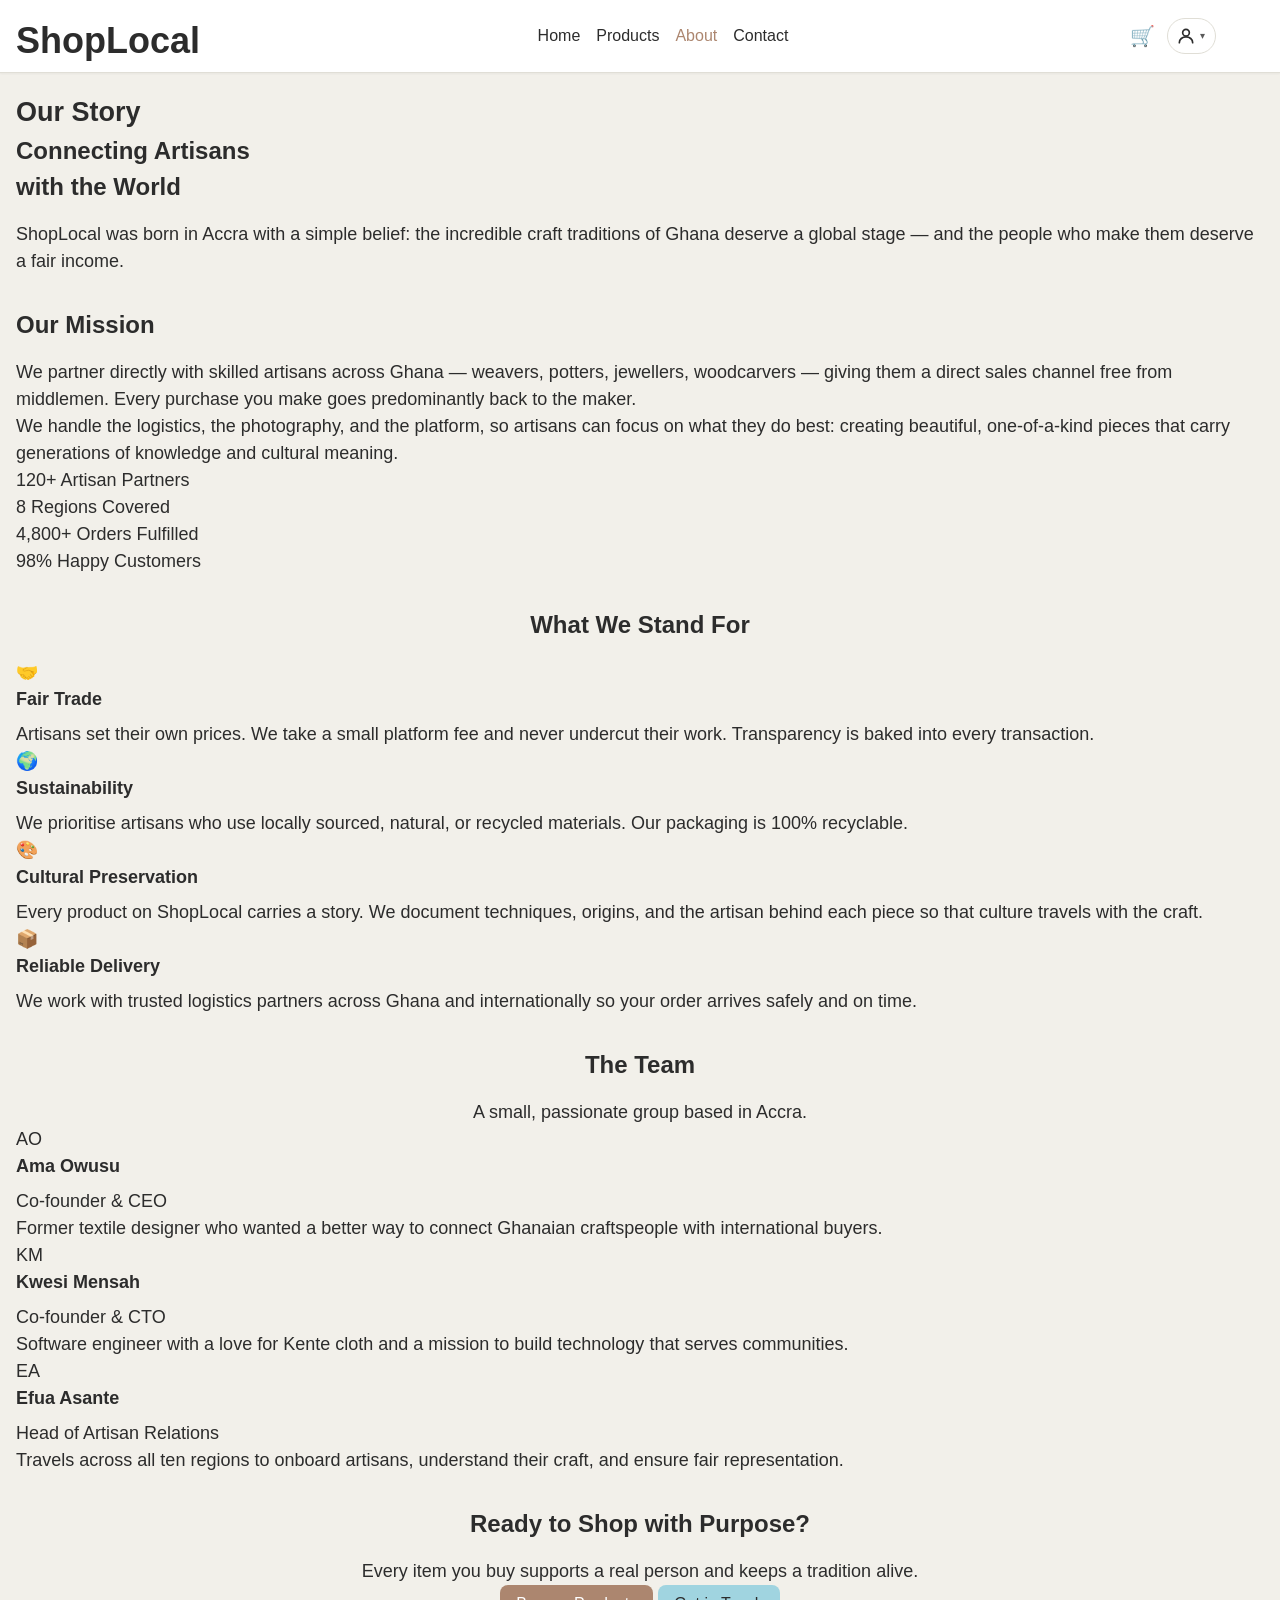
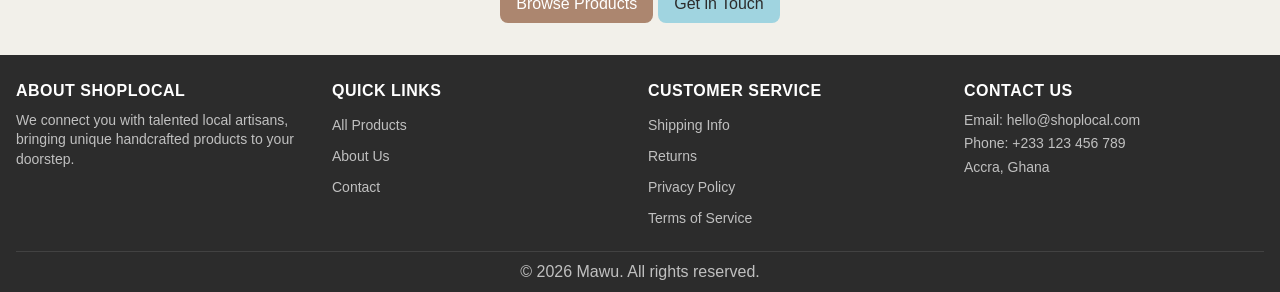
==== commit 7772eb42: "fixes" ====
--- a/about.html
+++ b/about.html
@@ -70,7 +70,7 @@
             <div class="container">
                 <div class="about-hero-content">
                     <h1 class="about-eyebrow">Our Story</h1>
-                    <h3>Connecting Artisans<br>with the World</h3>
+                    <h2>Connecting Artisans<br>with the World</h2>
                     <p class="about-hero-sub">ShopLocal was born in Accra with a simple belief: the incredible craft traditions of Ghana deserve a global stage — and the people who make them deserve a fair income.</p>
                 </div>
             </div>
--- a/css/components.css
+++ b/css/components.css
@@ -508,6 +508,10 @@
     transform: translateY(-50%);
 }
 
+.header-search-bar{
+    margin-top: 10px;
+}
+
 /* ========== AUTH LINKS ========== */
 
 .auth-links {
--- a/css/main.css
+++ b/css/main.css
@@ -10,6 +10,13 @@
     border-radius: var(--radius-xl);
     margin: var(--space-md) auto;
     max-width: var(--container-xl);
+}
+
+.main-nav{
+   align-items: center;
+    justify-content: center;
+    padding: var(--space-md) var(--space-lg);
+    background-color: var(--color-surface);
 }
 
 @media (min-width: 640px) {
@@ -669,10 +676,8 @@
         display: none;
     }
 }
-    height: 80px;
-    object-fit: cover;
-    border-radius: var(--radius-sm);
-}
+
+
 
 
 
